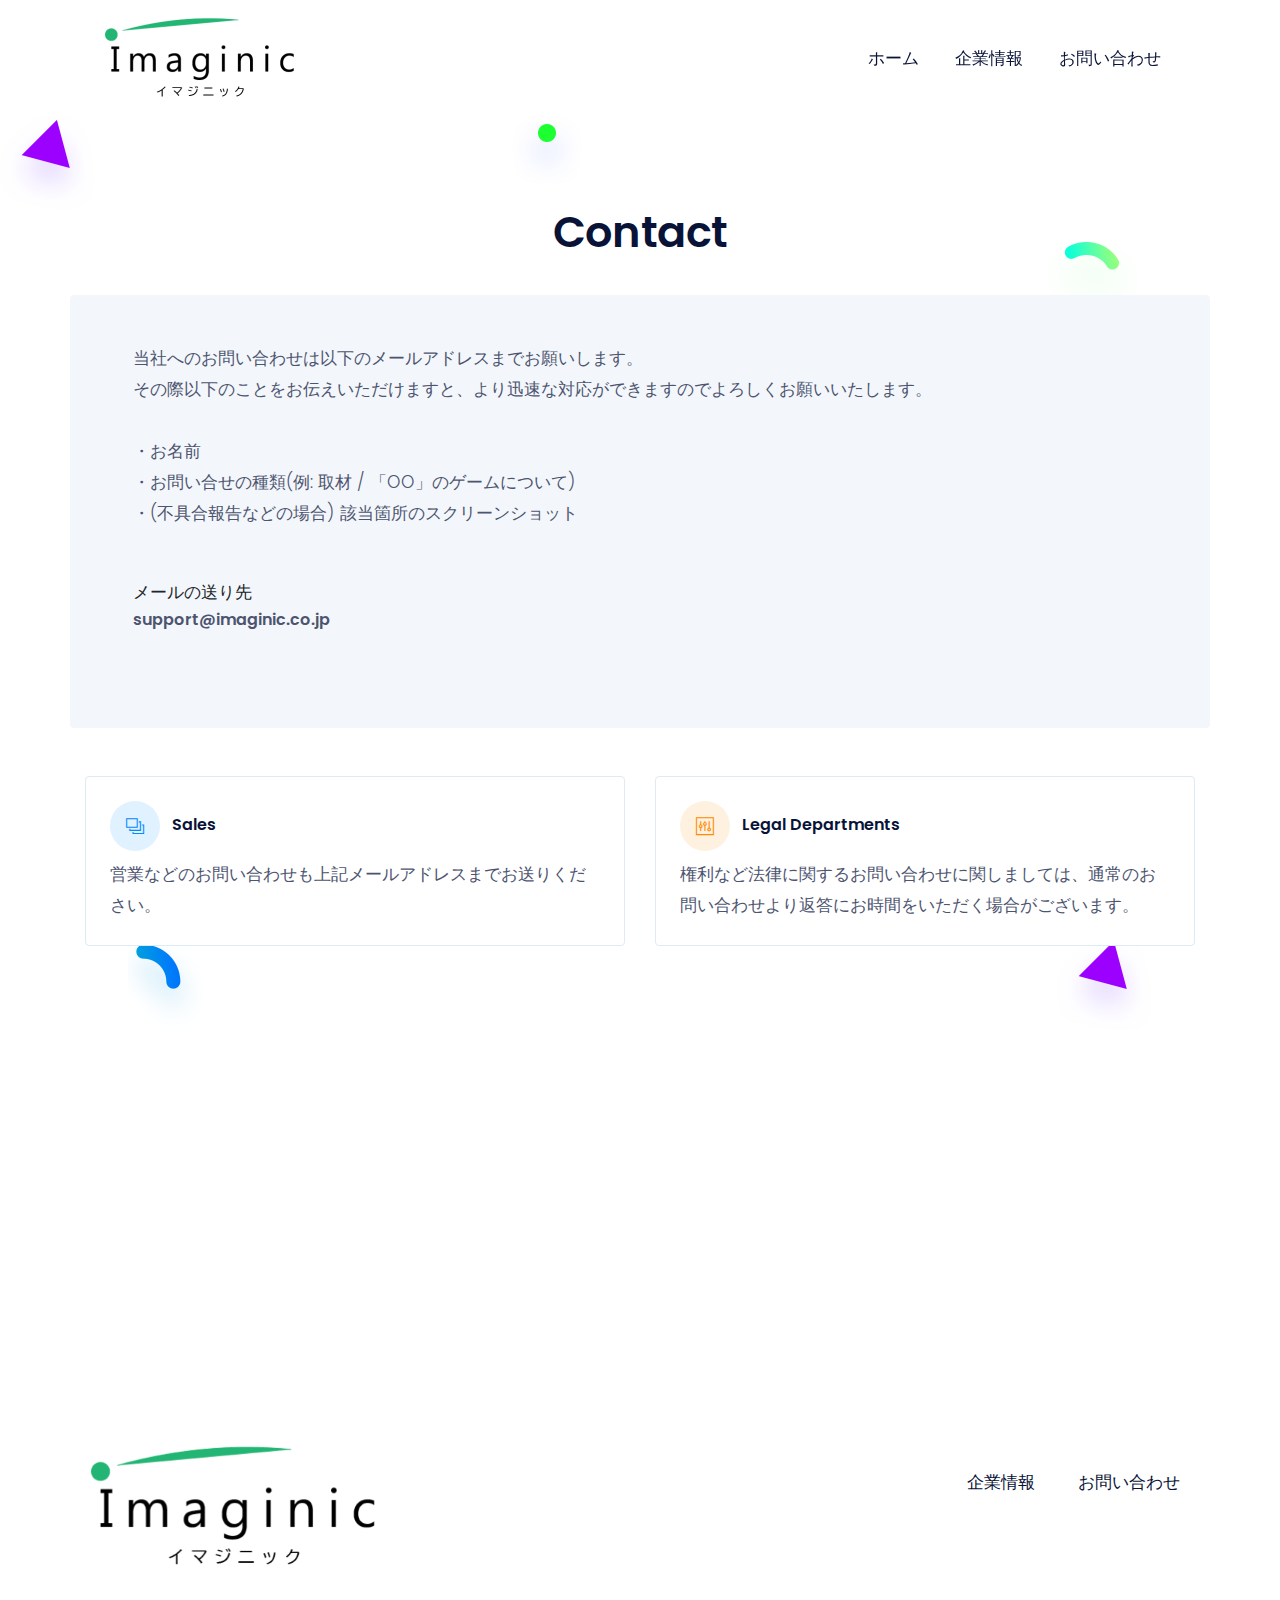
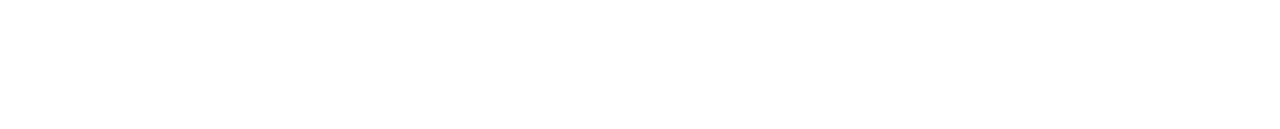
==== contact/index.html @ 47070a75 "text: 英語と日本語を統一" ====
<!DOCTYPE html>
<html lang="ja">

<head>
  <meta charset="utf-8">
  <title>お問い合わせ | 合同会社Imaginic</title>

  <!-- mobile responsive meta -->
  <meta name="viewport" content="width=device-width, initial-scale=1">
  <meta name="viewport" content="width=device-width, initial-scale=1, maximum-scale=1">
  
  <!-- ** Plugins Needed for the Project ** -->
  <!-- Bootstrap -->
  <link rel="stylesheet" href="../plugins/bootstrap/bootstrap.min.css">
  <!-- themefy-icon -->
  <link rel="stylesheet" href="../plugins/themify-icons/themify-icons.css">
  <!-- slick slider -->
  <link rel="stylesheet" href="../plugins/slick/slick.css">
  <!-- venobox popup -->
  <link rel="stylesheet" href="../plugins/Venobox/venobox.css">
  <!-- aos -->
  <link rel="stylesheet" href="../plugins/aos/aos.css">

  <!-- Main Stylesheet -->
  <link href="../css/style.css" rel="stylesheet">

  <link rel="stylesheet" href="https://pro.fontawesome.com/releases/v5.10.0/css/all.css" integrity="sha384-AYmEC3Yw5cVb3ZcuHtOA93w35dYTsvhLPVnYs9eStHfGJvOvKxVfELGroGkvsg+p" crossorigin="anonymous"/>
  
  <!--Favicon-->
  <link rel="shortcut icon" href="../favicon.ico" type="image/x-icon">
  <link rel="icon" href="../favicon.ico" type="image/x-icon">

</head>

<body>
  

<!-- navigation -->
<section class="fixed-top navigation">
  <div class="container text-white">
    <nav class="navbar navbar-expand-lg navbar-light text-white">
      <a class="navbar-brand" href="/"><img src="../images/logo.png" alt="logo" style="width:200px;"></a>
      <button class="navbar-toggler border-0" type="button" data-toggle="collapse" data-target="#navbar" aria-controls="navbar"
        aria-expanded="false" aria-label="Toggle navigation">
        <span class="navbar-toggler-icon"></span>
      </button>
      <!-- navbar -->
      <div class="collapse navbar-collapse text-center" id="navbar">
        <ul class="navbar-nav ml-auto">
          <li class="nav-item">
            <a class="nav-link" href="/">ホーム</a>
          </li>
          <li class="nav-item">
            <a class="nav-link" href="/corporate">企業情報</a>
          </li>
          <li class="nav-item">
            <a class="nav-link" href="/contact">お問い合わせ</a>
          </li>
        </ul>
      </div>
    </nav>
  </div>
</section>
<!-- contact -->
<section class="section-lg contact">
    <div class="container">
        <div class="row">
            <div class="col-lg-12 text-center">
                <h2 class="section-title">Contact</h2>
            </div>
        </div>
        <div class="row contact-bg p-5 rounded mb-5">
            <div class="col-lg-12">
                <p class="mb-5">当社へのお問い合わせは以下のメールアドレスまでお願いします。<br>その際以下のことをお伝えいただけますと、より迅速な対応ができますのでよろしくお願いいたします。<br><br>・お名前<br>・お問い合せの種類(例: 取材 / 「OO」のゲームについて)<br>・(不具合報告などの場合) 該当箇所のスクリーンショット</p>
                メールの送り先 <a href="mailto:support@imaginic.co.jp" class="mb-5 text-color h5 d-block">support@imaginic.co.jp</a>
            </div>
        </div>
        <div class="row justify-content-center">
            <div class="col-lg-6 col-sm-6 mb-4 mb-lg-0">
                <div class="card p-4 border-blue">
                    <h5><i class="ti-layers-alt round-icon blue mr-2"></i> Sales</h5>
                    <p class="mb-0">営業などのお問い合わせも上記メールアドレスまでお送りください。</p>
                </div>
            </div>
            <div class="col-lg-6 col-sm-6 mb-4 mb-lg-0">
                <div class="card p-4 border-blue">
                    <h5><i class="ti-panel round-icon orange mr-2"></i> Legal Departments</h5>
                    <p class="mb-0">権利など法律に関するお問い合わせに関しましては、通常のお問い合わせより返答にお時間をいただく場合がございます。</p>
                </div>
            </div>
        </div>
    </div>
    <!-- background shapes -->
    <img class="contact-bg-1 up-down-animation" src="../images/background-shape/feature-bg-2.png" alt="background-shape">
    <img class="contact-bg-2 left-right-animation" src="../images/background-shape/green-half-cycle.png" alt="background-shape">
    <img class="contact-bg-3 up-down-animation" src="../images/background-shape/green-dot.png" alt="background-shape">
    <img class="contact-bg-4 left-right-animation" src="../images/background-shape/service-half-cycle.png" alt="background-shape">
    <img class="contact-bg-5 up-down-animation" src="../images/background-shape/feature-bg-2.png" alt="background-shape">
</section>
<!-- /contact -->

<br><br><br>
<!-- footer -->
<footer class="footer-section footer">
  <div class="container">
    <div class="row">
      <div class="col-lg-4 text-center text-lg-left mb-4 mb-lg-0">
        <!-- logo -->
        <a href="/">
          <img class="img-fluid" src="../images/logo.png" alt="logo">
        </a>
      </div>
      <!-- footer menu -->
      <nav class="col-lg-8 align-self-center mb-5">
        <ul class="list-inline text-lg-right text-center footer-menu">
          <li class="list-inline-item"><a class="page-scroll" href="/corporate">企業情報</a></li>
          <li class="list-inline-item"><a href="/contact">お問い合わせ</a></li>
        </ul>
      </nav>
      <!-- footer social icon -->
      <nav class="col-12">
        <ul class="list-inline text-lg-right text-center social-icon">
          <li class="list-inline-item">
            <a class="black" href="https://github.com/imaginic"><i class="fab fa-github"></i></a>
          </li>
        </ul>
      </nav>
    </div>
</footer>
<!-- /footer -->
</div>
<!-- jQuery -->
<script src="../plugins/jQuery/jquery.min.js"></script>
<!-- Bootstrap JS -->
<script src="../plugins/bootstrap/bootstrap.min.js"></script>
<!-- slick slider -->
<script src="../plugins/slick/slick.min.js"></script>
<!-- venobox -->
<script src="../plugins/Venobox/venobox.min.js"></script>
<!-- aos -->
<script src="../plugins/aos/aos.js"></script>
<!-- Main Script -->
<script src="../js/script.js"></script>
</body>
</html>
---- plugins/themify-icons/themify-icons.css ----
@font-face {
  font-family: 'themify';
  src: url('fonts/themify.eot?-fvbane');
  src: url('fonts/themify.eot?#iefix-fvbane') format('embedded-opentype'),
  url('fonts/themify.woff?-fvbane') format('woff'),
  url('fonts/themify.ttf?-fvbane') format('truetype'),
  url('fonts/themify.svg?-fvbane#themify') format('svg');
  font-weight: normal;
  font-style: normal;
}

[class^="ti-"],
[class*=" ti-"] {
  font-family: 'themify';
  speak: none;
  font-style: normal;
  font-weight: normal;
  font-variant: normal;
  text-transform: none;
  line-height: 1;

  /* Better Font Rendering =========== */
  -webkit-font-smoothing: antialiased;
  -moz-osx-font-smoothing: grayscale;
}

.ti-wand:before {
  content: "\e600";
}

.ti-volume:before {
  content: "\e601";
}

.ti-user:before {
  content: "\e602";
}

.ti-unlock:before {
  content: "\e603";
}

.ti-unlink:before {
  content: "\e604";
}

.ti-trash:before {
  content: "\e605";
}

.ti-thought:before {
  content: "\e606";
}

.ti-target:before {
  content: "\e607";
}

.ti-tag:before {
  content: "\e608";
}

.ti-tablet:before {
  content: "\e609";
}

.ti-star:before {
  content: "\e60a";
}

.ti-spray:before {
  content: "\e60b";
}

.ti-signal:before {
  content: "\e60c";
}

.ti-shopping-cart:before {
  content: "\e60d";
}

.ti-shopping-cart-full:before {
  content: "\e60e";
}

.ti-settings:before {
  content: "\e60f";
}

.ti-search:before {
  content: "\e610";
}

.ti-zoom-in:before {
  content: "\e611";
}

.ti-zoom-out:before {
  content: "\e612";
}

.ti-cut:before {
  content: "\e613";
}

.ti-ruler:before {
  content: "\e614";
}

.ti-ruler-pencil:before {
  content: "\e615";
}

.ti-ruler-alt:before {
  content: "\e616";
}

.ti-bookmark:before {
  content: "\e617";
}

.ti-bookmark-alt:before {
  content: "\e618";
}

.ti-reload:before {
  content: "\e619";
}

.ti-plus:before {
  content: "\e61a";
}

.ti-pin:before {
  content: "\e61b";
}

.ti-pencil:before {
  content: "\e61c";
}

.ti-pencil-alt:before {
  content: "\e61d";
}

.ti-paint-roller:before {
  content: "\e61e";
}

.ti-paint-bucket:before {
  content: "\e61f";
}

.ti-na:before {
  content: "\e620";
}

.ti-mobile:before {
  content: "\e621";
}

.ti-minus:before {
  content: "\e622";
}

.ti-medall:before {
  content: "\e623";
}

.ti-medall-alt:before {
  content: "\e624";
}

.ti-marker:before {
  content: "\e625";
}

.ti-marker-alt:before {
  content: "\e626";
}

.ti-arrow-up:before {
  content: "\e627";
}

.ti-arrow-right:before {
  content: "\e628";
}

.ti-arrow-left:before {
  content: "\e629";
}

.ti-arrow-down:before {
  content: "\e62a";
}

.ti-lock:before {
  content: "\e62b";
}

.ti-location-arrow:before {
  content: "\e62c";
}

.ti-link:before {
  content: "\e62d";
}

.ti-layout:before {
  content: "\e62e";
}

.ti-layers:before {
  content: "\e62f";
}

.ti-layers-alt:before {
  content: "\e630";
}

.ti-key:before {
  content: "\e631";
}

.ti-import:before {
  content: "\e632";
}

.ti-image:before {
  content: "\e633";
}

.ti-heart:before {
  content: "\e634";
}

.ti-heart-broken:before {
  content: "\e635";
}

.ti-hand-stop:before {
  content: "\e636";
}

.ti-hand-open:before {
  content: "\e637";
}

.ti-hand-drag:before {
  content: "\e638";
}

.ti-folder:before {
  content: "\e639";
}

.ti-flag:before {
  content: "\e63a";
}

.ti-flag-alt:before {
  content: "\e63b";
}

.ti-flag-alt-2:before {
  content: "\e63c";
}

.ti-eye:before {
  content: "\e63d";
}

.ti-export:before {
  content: "\e63e";
}

.ti-exchange-vertical:before {
  content: "\e63f";
}

.ti-desktop:before {
  content: "\e640";
}

.ti-cup:before {
  content: "\e641";
}

.ti-crown:before {
  content: "\e642";
}

.ti-comments:before {
  content: "\e643";
}

.ti-comment:before {
  content: "\e644";
}

.ti-comment-alt:before {
  content: "\e645";
}

.ti-close:before {
  content: "\e646";
}

.ti-clip:before {
  content: "\e647";
}

.ti-angle-up:before {
  content: "\e648";
}

.ti-angle-right:before {
  content: "\e649";
}

.ti-angle-left:before {
  content: "\e64a";
}

.ti-angle-down:before {
  content: "\e64b";
}

.ti-check:before {
  content: "\e64c";
}

.ti-check-box:before {
  content: "\e64d";
}

.ti-camera:before {
  content: "\e64e";
}

.ti-announcement:before {
  content: "\e64f";
}

.ti-brush:before {
  content: "\e650";
}

.ti-briefcase:before {
  content: "\e651";
}

.ti-bolt:before {
  content: "\e652";
}

.ti-bolt-alt:before {
  content: "\e653";
}

.ti-blackboard:before {
  content: "\e654";
}

.ti-bag:before {
  content: "\e655";
}

.ti-move:before {
  content: "\e656";
}

.ti-arrows-vertical:before {
  content: "\e657";
}

.ti-arrows-horizontal:before {
  content: "\e658";
}

.ti-fullscreen:before {
  content: "\e659";
}

.ti-arrow-top-right:before {
  content: "\e65a";
}

.ti-arrow-top-left:before {
  content: "\e65b";
}

.ti-arrow-circle-up:before {
  content: "\e65c";
}

.ti-arrow-circle-right:before {
  content: "\e65d";
}

.ti-arrow-circle-left:before {
  content: "\e65e";
}

.ti-arrow-circle-down:before {
  content: "\e65f";
}

.ti-angle-double-up:before {
  content: "\e660";
}

.ti-angle-double-right:before {
  content: "\e661";
}

.ti-angle-double-left:before {
  content: "\e662";
}

.ti-angle-double-down:before {
  content: "\e663";
}

.ti-zip:before {
  content: "\e664";
}

.ti-world:before {
  content: "\e665";
}

.ti-wheelchair:before {
  content: "\e666";
}

.ti-view-list:before {
  content: "\e667";
}

.ti-view-list-alt:before {
  content: "\e668";
}

.ti-view-grid:before {
  content: "\e669";
}

.ti-uppercase:before {
  content: "\e66a";
}

.ti-upload:before {
  content: "\e66b";
}

.ti-underline:before {
  content: "\e66c";
}

.ti-truck:before {
  content: "\e66d";
}

.ti-timer:before {
  content: "\e66e";
}

.ti-ticket:before {
  content: "\e66f";
}

.ti-thumb-up:before {
  content: "\e670";
}

.ti-thumb-down:before {
  content: "\e671";
}

.ti-text:before {
  content: "\e672";
}

.ti-stats-up:before {
  content: "\e673";
}

.ti-stats-down:before {
  content: "\e674";
}

.ti-split-v:before {
  content: "\e675";
}

.ti-split-h:before {
  content: "\e676";
}

.ti-smallcap:before {
  content: "\e677";
}

.ti-shine:before {
  content: "\e678";
}

.ti-shift-right:before {
  content: "\e679";
}

.ti-shift-left:before {
  content: "\e67a";
}

.ti-shield:before {
  content: "\e67b";
}

.ti-notepad:before {
  content: "\e67c";
}

.ti-server:before {
  content: "\e67d";
}

.ti-quote-right:before {
  content: "\e67e";
}

.ti-quote-left:before {
  content: "\e67f";
}

.ti-pulse:before {
  content: "\e680";
}

.ti-printer:before {
  content: "\e681";
}

.ti-power-off:before {
  content: "\e682";
}

.ti-plug:before {
  content: "\e683";
}

.ti-pie-chart:before {
  content: "\e684";
}

.ti-paragraph:before {
  content: "\e685";
}

.ti-panel:before {
  content: "\e686";
}

.ti-package:before {
  content: "\e687";
}

.ti-music:before {
  content: "\e688";
}

.ti-music-alt:before {
  content: "\e689";
}

.ti-mouse:before {
  content: "\e68a";
}

.ti-mouse-alt:before {
  content: "\e68b";
}

.ti-money:before {
  content: "\e68c";
}

.ti-microphone:before {
  content: "\e68d";
}

.ti-menu:before {
  content: "\e68e";
}

.ti-menu-alt:before {
  content: "\e68f";
}

.ti-map:before {
  content: "\e690";
}

.ti-map-alt:before {
  content: "\e691";
}

.ti-loop:before {
  content: "\e692";
}

.ti-location-pin:before {
  content: "\e693";
}

.ti-list:before {
  content: "\e694";
}

.ti-light-bulb:before {
  content: "\e695";
}

.ti-Italic:before {
  content: "\e696";
}

.ti-info:before {
  content: "\e697";
}

.ti-infinite:before {
  content: "\e698";
}

.ti-id-badge:before {
  content: "\e699";
}

.ti-hummer:before {
  content: "\e69a";
}

.ti-home:before {
  content: "\e69b";
}

.ti-help:before {
  content: "\e69c";
}

.ti-headphone:before {
  content: "\e69d";
}

.ti-harddrives:before {
  content: "\e69e";
}

.ti-harddrive:before {
  content: "\e69f";
}

.ti-gift:before {
  content: "\e6a0";
}

.ti-game:before {
  content: "\e6a1";
}

.ti-filter:before {
  content: "\e6a2";
}

.ti-files:before {
  content: "\e6a3";
}

.ti-file:before {
  content: "\e6a4";
}

.ti-eraser:before {
  content: "\e6a5";
}

.ti-envelope:before {
  content: "\e6a6";
}

.ti-download:before {
  content: "\e6a7";
}

.ti-direction:before {
  content: "\e6a8";
}

.ti-direction-alt:before {
  content: "\e6a9";
}

.ti-dashboard:before {
  content: "\e6aa";
}

.ti-control-stop:before {
  content: "\e6ab";
}

.ti-control-shuffle:before {
  content: "\e6ac";
}

.ti-control-play:before {
  content: "\e6ad";
}

.ti-control-pause:before {
  content: "\e6ae";
}

.ti-control-forward:before {
  content: "\e6af";
}

.ti-control-backward:before {
  content: "\e6b0";
}

.ti-cloud:before {
  content: "\e6b1";
}

.ti-cloud-up:before {
  content: "\e6b2";
}

.ti-cloud-down:before {
  content: "\e6b3";
}

.ti-clipboard:before {
  content: "\e6b4";
}

.ti-car:before {
  content: "\e6b5";
}

.ti-calendar:before {
  content: "\e6b6";
}

.ti-book:before {
  content: "\e6b7";
}

.ti-bell:before {
  content: "\e6b8";
}

.ti-basketball:before {
  content: "\e6b9";
}

.ti-bar-chart:before {
  content: "\e6ba";
}

.ti-bar-chart-alt:before {
  content: "\e6bb";
}

.ti-back-right:before {
  content: "\e6bc";
}

.ti-back-left:before {
  content: "\e6bd";
}

.ti-arrows-corner:before {
  content: "\e6be";
}

.ti-archive:before {
  content: "\e6bf";
}

.ti-anchor:before {
  content: "\e6c0";
}

.ti-align-right:before {
  content: "\e6c1";
}

.ti-align-left:before {
  content: "\e6c2";
}

.ti-align-justify:before {
  content: "\e6c3";
}

.ti-align-center:before {
  content: "\e6c4";
}

.ti-alert:before {
  content: "\e6c5";
}

.ti-alarm-clock:before {
  content: "\e6c6";
}

.ti-agenda:before {
  content: "\e6c7";
}

.ti-write:before {
  content: "\e6c8";
}

.ti-window:before {
  content: "\e6c9";
}

.ti-widgetized:before {
  content: "\e6ca";
}

.ti-widget:before {
  content: "\e6cb";
}

.ti-widget-alt:before {
  content: "\e6cc";
}

.ti-wallet:before {
  content: "\e6cd";
}

.ti-video-clapper:before {
  content: "\e6ce";
}

.ti-video-camera:before {
  content: "\e6cf";
}

.ti-vector:before {
  content: "\e6d0";
}

.ti-themify-logo:before {
  content: "\e6d1";
}

.ti-themify-favicon:before {
  content: "\e6d2";
}

.ti-themify-favicon-alt:before {
  content: "\e6d3";
}

.ti-support:before {
  content: "\e6d4";
}

.ti-stamp:before {
  content: "\e6d5";
}

.ti-split-v-alt:before {
  content: "\e6d6";
}

.ti-slice:before {
  content: "\e6d7";
}

.ti-shortcode:before {
  content: "\e6d8";
}

.ti-shift-right-alt:before {
  content: "\e6d9";
}

.ti-shift-left-alt:before {
  content: "\e6da";
}

.ti-ruler-alt-2:before {
  content: "\e6db";
}

.ti-receipt:before {
  content: "\e6dc";
}

.ti-pin2:before {
  content: "\e6dd";
}

.ti-pin-alt:before {
  content: "\e6de";
}

.ti-pencil-alt2:before {
  content: "\e6df";
}

.ti-palette:before {
  content: "\e6e0";
}

.ti-more:before {
  content: "\e6e1";
}

.ti-more-alt:before {
  content: "\e6e2";
}

.ti-microphone-alt:before {
  content: "\e6e3";
}

.ti-magnet:before {
  content: "\e6e4";
}

.ti-line-double:before {
  content: "\e6e5";
}

.ti-line-dotted:before {
  content: "\e6e6";
}

.ti-line-dashed:before {
  content: "\e6e7";
}

.ti-layout-width-full:before {
  content: "\e6e8";
}

.ti-layout-width-default:before {
  content: "\e6e9";
}

.ti-layout-width-default-alt:before {
  content: "\e6ea";
}

.ti-layout-tab:before {
  content: "\e6eb";
}

.ti-layout-tab-window:before {
  content: "\e6ec";
}

.ti-layout-tab-v:before {
  content: "\e6ed";
}

.ti-layout-tab-min:before {
  content: "\e6ee";
}

.ti-layout-slider:before {
  content: "\e6ef";
}

.ti-layout-slider-alt:before {
  content: "\e6f0";
}

.ti-layout-sidebar-right:before {
  content: "\e6f1";
}

.ti-layout-sidebar-none:before {
  content: "\e6f2";
}

.ti-layout-sidebar-left:before {
  content: "\e6f3";
}

.ti-layout-placeholder:before {
  content: "\e6f4";
}

.ti-layout-menu:before {
  content: "\e6f5";
}

.ti-layout-menu-v:before {
  content: "\e6f6";
}

.ti-layout-menu-separated:before {
  content: "\e6f7";
}

.ti-layout-menu-full:before {
  content: "\e6f8";
}

.ti-layout-media-right-alt:before {
  content: "\e6f9";
}

.ti-layout-media-right:before {
  content: "\e6fa";
}

.ti-layout-media-overlay:before {
  content: "\e6fb";
}

.ti-layout-media-overlay-alt:before {
  content: "\e6fc";
}

.ti-layout-media-overlay-alt-2:before {
  content: "\e6fd";
}

.ti-layout-media-left-alt:before {
  content: "\e6fe";
}

.ti-layout-media-left:before {
  content: "\e6ff";
}

.ti-layout-media-center-alt:before {
  content: "\e700";
}

.ti-layout-media-center:before {
  content: "\e701";
}

.ti-layout-list-thumb:before {
  content: "\e702";
}

.ti-layout-list-thumb-alt:before {
  content: "\e703";
}

.ti-layout-list-post:before {
  content: "\e704";
}

.ti-layout-list-large-image:before {
  content: "\e705";
}

.ti-layout-line-solid:before {
  content: "\e706";
}

.ti-layout-grid4:before {
  content: "\e707";
}

.ti-layout-grid3:before {
  content: "\e708";
}

.ti-layout-grid2:before {
  content: "\e709";
}

.ti-layout-grid2-thumb:before {
  content: "\e70a";
}

.ti-layout-cta-right:before {
  content: "\e70b";
}

.ti-layout-cta-left:before {
  content: "\e70c";
}

.ti-layout-cta-center:before {
  content: "\e70d";
}

.ti-layout-cta-btn-right:before {
  content: "\e70e";
}

.ti-layout-cta-btn-left:before {
  content: "\e70f";
}

.ti-layout-column4:before {
  content: "\e710";
}

.ti-layout-column3:before {
  content: "\e711";
}

.ti-layout-column2:before {
  content: "\e712";
}

.ti-layout-accordion-separated:before {
  content: "\e713";
}

.ti-layout-accordion-merged:before {
  content: "\e714";
}

.ti-layout-accordion-list:before {
  content: "\e715";
}

.ti-ink-pen:before {
  content: "\e716";
}

.ti-info-alt:before {
  content: "\e717";
}

.ti-help-alt:before {
  content: "\e718";
}

.ti-headphone-alt:before {
  content: "\e719";
}

.ti-hand-point-up:before {
  content: "\e71a";
}

.ti-hand-point-right:before {
  content: "\e71b";
}

.ti-hand-point-left:before {
  content: "\e71c";
}

.ti-hand-point-down:before {
  content: "\e71d";
}

.ti-gallery:before {
  content: "\e71e";
}

.ti-face-smile:before {
  content: "\e71f";
}

.ti-face-sad:before {
  content: "\e720";
}

.ti-credit-card:before {
  content: "\e721";
}

.ti-control-skip-forward:before {
  content: "\e722";
}

.ti-control-skip-backward:before {
  content: "\e723";
}

.ti-control-record:before {
  content: "\e724";
}

.ti-control-eject:before {
  content: "\e725";
}

.ti-comments-smiley:before {
  content: "\e726";
}

.ti-brush-alt:before {
  content: "\e727";
}

.ti-youtube:before {
  content: "\e728";
}

.ti-vimeo:before {
  content: "\e729";
}

.ti-twitter:before {
  content: "\e72a";
}

.ti-time:before {
  content: "\e72b";
}

.ti-tumblr:before {
  content: "\e72c";
}

.ti-skype:before {
  content: "\e72d";
}

.ti-share:before {
  content: "\e72e";
}

.ti-share-alt:before {
  content: "\e72f";
}

.ti-rocket:before {
  content: "\e730";
}

.ti-pinterest:before {
  content: "\e731";
}

.ti-new-window:before {
  content: "\e732";
}

.ti-microsoft:before {
  content: "\e733";
}

.ti-list-ol:before {
  content: "\e734";
}

.ti-linkedin:before {
  content: "\e735";
}

.ti-layout-sidebar-2:before {
  content: "\e736";
}

.ti-layout-grid4-alt:before {
  content: "\e737";
}

.ti-layout-grid3-alt:before {
  content: "\e738";
}

.ti-layout-grid2-alt:before {
  content: "\e739";
}

.ti-layout-column4-alt:before {
  content: "\e73a";
}

.ti-layout-column3-alt:before {
  content: "\e73b";
}

.ti-layout-column2-alt:before {
  content: "\e73c";
}

.ti-instagram:before {
  content: "\e73d";
}

.ti-google:before {
  content: "\e73e";
}

.ti-github:before {
  content: "\e73f";
}

.ti-flickr:before {
  content: "\e740";
}

.ti-facebook:before {
  content: "\e741";
}

.ti-dropbox:before {
  content: "\e742";
}

.ti-dribbble:before {
  content: "\e743";
}

.ti-apple:before {
  content: "\e744";
}

.ti-android:before {
  content: "\e745";
}

.ti-save:before {
  content: "\e746";
}

.ti-save-alt:before {
  content: "\e747";
}

.ti-yahoo:before {
  content: "\e748";
}

.ti-wordpress:before {
  content: "\e749";
}

.ti-vimeo-alt:before {
  content: "\e74a";
}

.ti-twitter-alt:before {
  content: "\e74b";
}

.ti-tumblr-alt:before {
  content: "\e74c";
}

.ti-trello:before {
  content: "\e74d";
}

.ti-stack-overflow:before {
  content: "\e74e";
}

.ti-soundcloud:before {
  content: "\e74f";
}

.ti-sharethis:before {
  content: "\e750";
}

.ti-sharethis-alt:before {
  content: "\e751";
}

.ti-reddit:before {
  content: "\e752";
}

.ti-pinterest-alt:before {
  content: "\e753";
}

.ti-microsoft-alt:before {
  content: "\e754";
}

.ti-linux:before {
  content: "\e755";
}

.ti-jsfiddle:before {
  content: "\e756";
}

.ti-joomla:before {
  content: "\e757";
}

.ti-html5:before {
  content: "\e758";
}

.ti-flickr-alt:before {
  content: "\e759";
}

.ti-email:before {
  content: "\e75a";
}

.ti-drupal:before {
  content: "\e75b";
}

.ti-dropbox-alt:before {
  content: "\e75c";
}

.ti-css3:before {
  content: "\e75d";
}

.ti-rss:before {
  content: "\e75e";
}

.ti-rss-alt:before {
  content: "\e75f";
}
---- plugins/Venobox/venobox.css ----
/* ------ venobox.css --------*/
.vbox-overlay *, .vbox-overlay *:before, .vbox-overlay *:after{
    -webkit-backface-visibility: hidden;
    -webkit-box-sizing:border-box;
    -moz-box-sizing:border-box;
    box-sizing:border-box;

}
.vbox-overlay{
    display: -webkit-flex;
    display: flex;
    -webkit-flex-direction: column;
    flex-direction: column;
    -webkit-justify-content: center;
    justify-content: center;
    -webkit-align-items: center;
    align-items: center;
    position: fixed;
    left: 0;
    top: 0;
    bottom: 0;
    right: 0;
    z-index: 1040;
    -webkit-transform:translateZ(1000px);
    transform: translateZ(1000px);
    transform-style: preserve-3d;
}

/* ----- navigation ----- */
.vbox-title{
    width: 100%;
    height: 40px;
    float: left;
    text-align: center;
    line-height: 28px;
    font-size: 12px;
    padding: 6px 40px;
    overflow: hidden;
    position: fixed;
    display: none;
    left: 0;
    z-index: 1050;
}
.vbox-close{
    cursor: pointer;
    position: fixed;
    top: -1px;
    right: 0;
    width: 50px;
    height: 40px;
    padding: 6px;
    display: block;
    background-position:10px center;
    overflow: hidden;
    font-size: 24px;
    line-height: 1;
    text-align: center;
    z-index: 1050;
}
.vbox-num{
    cursor: pointer;
    position: fixed;
    left: 0;
    height: 40px;
    display: block;
    overflow: hidden;
    line-height: 28px;
    font-size: 12px;
    padding: 6px 10px;
    display: none;
    z-index: 1050;
}
/* ----- navigation ARROWS ----- */
.vbox-next, .vbox-prev{
    position: fixed;
    top: 50%;
    margin-top: -15px;
    overflow: hidden;
    cursor: pointer;
    display: block;
    width: 45px;
    height: 45px;
    z-index: 1050;
}
.vbox-next span, .vbox-prev span{
    position: relative;
    width: 20px;
    height: 20px;
    border: 2px solid transparent;
    border-top-color: #B6B6B6;
    border-right-color: #B6B6B6;
    text-indent: -100px;
    position: absolute;
    top: 8px;
    display: block;
}
.vbox-prev{
    left: 15px;
}
.vbox-next{
    right: 15px;
}
.vbox-prev span{
    left: 10px;
    -ms-transform: rotate(-135deg);
    -webkit-transform: rotate(-135deg);
    transform: rotate(-135deg);
}
.vbox-next span{
    -ms-transform: rotate(45deg);
    -webkit-transform: rotate(45deg);
    transform: rotate(45deg);
    right: 10px;
}
/* ------- inline window ------ */
.vbox-inline{
    width: 420px;
    height: 315px;
    height: 70vh;
    padding: 10px;
    background: #fff;
    margin: 0 auto;
    overflow: auto;
    text-align: left;
}
/* ------- Video & iFrames window ------ */
.venoframe{
    max-width: 100%;
    width: 100%;
    border: none;
    width: 100%;
    height: 260px;
    height: 70vh;
}
.venoframe.vbvid{
    height: 260px;
}
@media (min-width: 768px) {
    .venoframe, .vbox-inline{
        width: 90%;
        height: 360px;
        height: 70vh;
    }
    .venoframe.vbvid{
        width: 640px;
        height: 360px;
    }
}
@media (min-width: 992px) {
    .venoframe, .vbox-inline{
        max-width: 1200px;
        width: 80%;
        height: 540px;
        height: 70vh;
    }
    .venoframe.vbvid{
        width: 960px;
        height: 540px;
    }
}
/* 
Please do NOT edit this part! 
or at least read this note: http://i.imgur.com/7C0ws9e.gif
*/
.vbox-open{
    overflow: hidden;
}
.vbox-container{
    position: absolute;
    left: 0;
    right: 0;
    top: 0;
    bottom: 0;
    overflow-x: hidden;
    overflow-y: scroll;
    overflow-scrolling: touch;
    -webkit-overflow-scrolling: touch;
    z-index: 20;
    max-height: 100%;

}

.vbox-content{
    text-align: center;
    float: left;
    width: 100%;
    position: relative;
    overflow: hidden;
    padding: 20px 10px;
}
.vbox-container img{
    max-width: 100%;
    height: auto;
}
.figlio{
    box-shadow: 0 0 12px rgba(0,0,0,0.19), 0 6px 6px rgba(0,0,0,0.23);
    max-width: 100%;
    text-align: initial;
}
img.figlio{
    -webkit-user-select: none;
-khtml-user-select: none;
-moz-user-select: none;
-o-user-select: none;
user-select: none;
}
.vbox-content.swipe-left{
    margin-left: -200px !important;
}
.vbox-content.swipe-right{
    margin-left: 200px !important;
}
.animated{
    webkit-transition: margin 300ms ease-out;
    transition: margin 300ms ease-out;
}
.animate-in{
    opacity: 1;
}
.animate-out{
    opacity: 0;
}
/* ---------- preloader ----------
 * SPINKIT 
 * http://tobiasahlin.com/spinkit/
-------------------------------- */
.sk-double-bounce,.sk-rotating-plane{width:40px;height:40px;margin:40px auto}.sk-rotating-plane{background-color:#333;-webkit-animation:sk-rotatePlane 1.2s infinite ease-in-out;animation:sk-rotatePlane 1.2s infinite ease-in-out}@-webkit-keyframes sk-rotatePlane{0%{-webkit-transform:perspective(120px) rotateX(0) rotateY(0);transform:perspective(120px) rotateX(0) rotateY(0)}50%{-webkit-transform:perspective(120px) rotateX(-180.1deg) rotateY(0);transform:perspective(120px) rotateX(-180.1deg) rotateY(0)}100%{-webkit-transform:perspective(120px) rotateX(-180deg) rotateY(-179.9deg);transform:perspective(120px) rotateX(-180deg) rotateY(-179.9deg)}}@keyframes sk-rotatePlane{0%{-webkit-transform:perspective(120px) rotateX(0) rotateY(0);transform:perspective(120px) rotateX(0) rotateY(0)}50%{-webkit-transform:perspective(120px) rotateX(-180.1deg) rotateY(0);transform:perspective(120px) rotateX(-180.1deg) rotateY(0)}100%{-webkit-transform:perspective(120px) rotateX(-180deg) rotateY(-179.9deg);transform:perspective(120px) rotateX(-180deg) rotateY(-179.9deg)}}.sk-double-bounce{position:relative}.sk-double-bounce .sk-child{width:100%;height:100%;border-radius:50%;background-color:#333;opacity:.6;position:absolute;top:0;left:0;-webkit-animation:sk-doubleBounce 2s infinite ease-in-out;animation:sk-doubleBounce 2s infinite ease-in-out}.sk-chasing-dots .sk-child,.sk-spinner-pulse,.sk-three-bounce .sk-child{background-color:#333;border-radius:100%}.sk-double-bounce .sk-double-bounce2{-webkit-animation-delay:-1s;animation-delay:-1s}@-webkit-keyframes sk-doubleBounce{0%,100%{-webkit-transform:scale(0);transform:scale(0)}50%{-webkit-transform:scale(1);transform:scale(1)}}@keyframes sk-doubleBounce{0%,100%{-webkit-transform:scale(0);transform:scale(0)}50%{-webkit-transform:scale(1);transform:scale(1)}}.sk-wave{margin:40px auto;width:50px;height:40px;text-align:center;font-size:10px}.sk-wave .sk-rect{background-color:#333;height:100%;width:6px;display:inline-block;-webkit-animation:sk-waveStretchDelay 1.2s infinite ease-in-out;animation:sk-waveStretchDelay 1.2s infinite ease-in-out}.sk-wave .sk-rect1{-webkit-animation-delay:-1.2s;animation-delay:-1.2s}.sk-wave .sk-rect2{-webkit-animation-delay:-1.1s;animation-delay:-1.1s}.sk-wave .sk-rect3{-webkit-animation-delay:-1s;animation-delay:-1s}.sk-wave .sk-rect4{-webkit-animation-delay:-.9s;animation-delay:-.9s}.sk-wave .sk-rect5{-webkit-animation-delay:-.8s;animation-delay:-.8s}@-webkit-keyframes sk-waveStretchDelay{0%,100%,40%{-webkit-transform:scaleY(.4);transform:scaleY(.4)}20%{-webkit-transform:scaleY(1);transform:scaleY(1)}}@keyframes sk-waveStretchDelay{0%,100%,40%{-webkit-transform:scaleY(.4);transform:scaleY(.4)}20%{-webkit-transform:scaleY(1);transform:scaleY(1)}}.sk-wandering-cubes{margin:40px auto;width:40px;height:40px;position:relative}.sk-wandering-cubes .sk-cube{background-color:#333;width:10px;height:10px;position:absolute;top:0;left:0;-webkit-animation:sk-wanderingCube 1.8s ease-in-out -1.8s infinite both;animation:sk-wanderingCube 1.8s ease-in-out -1.8s infinite both}.sk-chasing-dots,.sk-spinner-pulse{width:40px;height:40px;margin:40px auto}.sk-wandering-cubes .sk-cube2{-webkit-animation-delay:-.9s;animation-delay:-.9s}@-webkit-keyframes sk-wanderingCube{0%{-webkit-transform:rotate(0);transform:rotate(0)}25%{-webkit-transform:translateX(30px) rotate(-90deg) scale(.5);transform:translateX(30px) rotate(-90deg) scale(.5)}50%{-webkit-transform:translateX(30px) translateY(30px) rotate(-179deg);transform:translateX(30px) translateY(30px) rotate(-179deg)}50.1%{-webkit-transform:translateX(30px) translateY(30px) rotate(-180deg);transform:translateX(30px) translateY(30px) rotate(-180deg)}75%{-webkit-transform:translateX(0) translateY(30px) rotate(-270deg) scale(.5);transform:translateX(0) translateY(30px) rotate(-270deg) scale(.5)}100%{-webkit-transform:rotate(-360deg);transform:rotate(-360deg)}}@keyframes sk-wanderingCube{0%{-webkit-transform:rotate(0);transform:rotate(0)}25%{-webkit-transform:translateX(30px) rotate(-90deg) scale(.5);transform:translateX(30px) rotate(-90deg) scale(.5)}50%{-webkit-transform:translateX(30px) translateY(30px) rotate(-179deg);transform:translateX(30px) translateY(30px) rotate(-179deg)}50.1%{-webkit-transform:translateX(30px) translateY(30px) rotate(-180deg);transform:translateX(30px) translateY(30px) rotate(-180deg)}75%{-webkit-transform:translateX(0) translateY(30px) rotate(-270deg) scale(.5);transform:translateX(0) translateY(30px) rotate(-270deg) scale(.5)}100%{-webkit-transform:rotate(-360deg);transform:rotate(-360deg)}}.sk-spinner-pulse{-webkit-animation:sk-pulseScaleOut 1s infinite ease-in-out;animation:sk-pulseScaleOut 1s infinite ease-in-out}@-webkit-keyframes sk-pulseScaleOut{0%{-webkit-transform:scale(0);transform:scale(0)}100%{-webkit-transform:scale(1);transform:scale(1);opacity:0}}@keyframes sk-pulseScaleOut{0%{-webkit-transform:scale(0);transform:scale(0)}100%{-webkit-transform:scale(1);transform:scale(1);opacity:0}}.sk-chasing-dots{position:relative;text-align:center;-webkit-animation:sk-chasingDotsRotate 2s infinite linear;animation:sk-chasingDotsRotate 2s infinite linear}.sk-chasing-dots .sk-child{width:60%;height:60%;display:inline-block;position:absolute;top:0;-webkit-animation:sk-chasingDotsBounce 2s infinite ease-in-out;animation:sk-chasingDotsBounce 2s infinite ease-in-out}.sk-chasing-dots .sk-dot2{top:auto;bottom:0;-webkit-animation-delay:-1s;animation-delay:-1s}@-webkit-keyframes sk-chasingDotsRotate{100%{-webkit-transform:rotate(360deg);transform:rotate(360deg)}}@keyframes sk-chasingDotsRotate{100%{-webkit-transform:rotate(360deg);transform:rotate(360deg)}}@-webkit-keyframes sk-chasingDotsBounce{0%,100%{-webkit-transform:scale(0);transform:scale(0)}50%{-webkit-transform:scale(1);transform:scale(1)}}@keyframes sk-chasingDotsBounce{0%,100%{-webkit-transform:scale(0);transform:scale(0)}50%{-webkit-transform:scale(1);transform:scale(1)}}.sk-three-bounce{margin:40px auto;width:80px;text-align:center}.sk-three-bounce .sk-child{width:20px;height:20px;display:inline-block;-webkit-animation:sk-three-bounce 1.4s ease-in-out 0s infinite both;animation:sk-three-bounce 1.4s ease-in-out 0s infinite both}.sk-circle .sk-child:before,.sk-fading-circle .sk-circle:before{display:block;border-radius:100%;content:'';background-color:#333}.sk-three-bounce .sk-bounce1{-webkit-animation-delay:-.32s;animation-delay:-.32s}.sk-three-bounce .sk-bounce2{-webkit-animation-delay:-.16s;animation-delay:-.16s}@-webkit-keyframes sk-three-bounce{0%,100%,80%{-webkit-transform:scale(0);transform:scale(0)}40%{-webkit-transform:scale(1);transform:scale(1)}}@keyframes sk-three-bounce{0%,100%,80%{-webkit-transform:scale(0);transform:scale(0)}40%{-webkit-transform:scale(1);transform:scale(1)}}.sk-circle{margin:40px auto;width:40px;height:40px;position:relative}.sk-circle .sk-child{width:100%;height:100%;position:absolute;left:0;top:0}.sk-circle .sk-child:before{margin:0 auto;width:15%;height:15%;-webkit-animation:sk-circleBounceDelay 1.2s infinite ease-in-out both;animation:sk-circleBounceDelay 1.2s infinite ease-in-out both}.sk-circle .sk-circle2{-webkit-transform:rotate(30deg);-ms-transform:rotate(30deg);transform:rotate(30deg)}.sk-circle .sk-circle3{-webkit-transform:rotate(60deg);-ms-transform:rotate(60deg);transform:rotate(60deg)}.sk-circle .sk-circle4{-webkit-transform:rotate(90deg);-ms-transform:rotate(90deg);transform:rotate(90deg)}.sk-circle .sk-circle5{-webkit-transform:rotate(120deg);-ms-transform:rotate(120deg);transform:rotate(120deg)}.sk-circle .sk-circle6{-webkit-transform:rotate(150deg);-ms-transform:rotate(150deg);transform:rotate(150deg)}.sk-circle .sk-circle7{-webkit-transform:rotate(180deg);-ms-transform:rotate(180deg);transform:rotate(180deg)}.sk-circle .sk-circle8{-webkit-transform:rotate(210deg);-ms-transform:rotate(210deg);transform:rotate(210deg)}.sk-circle .sk-circle9{-webkit-transform:rotate(240deg);-ms-transform:rotate(240deg);transform:rotate(240deg)}.sk-circle .sk-circle10{-webkit-transform:rotate(270deg);-ms-transform:rotate(270deg);transform:rotate(270deg)}.sk-circle .sk-circle11{-webkit-transform:rotate(300deg);-ms-transform:rotate(300deg);transform:rotate(300deg)}.sk-circle .sk-circle12{-webkit-transform:rotate(330deg);-ms-transform:rotate(330deg);transform:rotate(330deg)}.sk-circle .sk-circle2:before{-webkit-animation-delay:-1.1s;animation-delay:-1.1s}.sk-circle .sk-circle3:before{-webkit-animation-delay:-1s;animation-delay:-1s}.sk-circle .sk-circle4:before{-webkit-animation-delay:-.9s;animation-delay:-.9s}.sk-circle .sk-circle5:before{-webkit-animation-delay:-.8s;animation-delay:-.8s}.sk-circle .sk-circle6:before{-webkit-animation-delay:-.7s;animation-delay:-.7s}.sk-circle .sk-circle7:before{-webkit-animation-delay:-.6s;animation-delay:-.6s}.sk-circle .sk-circle8:before{-webkit-animation-delay:-.5s;animation-delay:-.5s}.sk-circle .sk-circle9:before{-webkit-animation-delay:-.4s;animation-delay:-.4s}.sk-circle .sk-circle10:before{-webkit-animation-delay:-.3s;animation-delay:-.3s}.sk-circle .sk-circle11:before{-webkit-animation-delay:-.2s;animation-delay:-.2s}.sk-circle .sk-circle12:before{-webkit-animation-delay:-.1s;animation-delay:-.1s}@-webkit-keyframes sk-circleBounceDelay{0%,100%,80%{-webkit-transform:scale(0);transform:scale(0)}40%{-webkit-transform:scale(1);transform:scale(1)}}@keyframes sk-circleBounceDelay{0%,100%,80%{-webkit-transform:scale(0);transform:scale(0)}40%{-webkit-transform:scale(1);transform:scale(1)}}.sk-cube-grid{width:40px;height:40px;margin:40px auto}.sk-cube-grid .sk-cube{width:33.33%;height:33.33%;background-color:#333;float:left;-webkit-animation:sk-cubeGridScaleDelay 1.3s infinite ease-in-out;animation:sk-cubeGridScaleDelay 1.3s infinite ease-in-out}.sk-cube-grid .sk-cube1{-webkit-animation-delay:.2s;animation-delay:.2s}.sk-cube-grid .sk-cube2{-webkit-animation-delay:.3s;animation-delay:.3s}.sk-cube-grid .sk-cube3{-webkit-animation-delay:.4s;animation-delay:.4s}.sk-cube-grid .sk-cube4{-webkit-animation-delay:.1s;animation-delay:.1s}.sk-cube-grid .sk-cube5{-webkit-animation-delay:.2s;animation-delay:.2s}.sk-cube-grid .sk-cube6{-webkit-animation-delay:.3s;animation-delay:.3s}.sk-cube-grid .sk-cube7{-webkit-animation-delay:0ms;animation-delay:0ms}.sk-cube-grid .sk-cube8{-webkit-animation-delay:.1s;animation-delay:.1s}.sk-cube-grid .sk-cube9{-webkit-animation-delay:.2s;animation-delay:.2s}@-webkit-keyframes sk-cubeGridScaleDelay{0%,100%,70%{-webkit-transform:scale3D(1,1,1);transform:scale3D(1,1,1)}35%{-webkit-transform:scale3D(0,0,1);transform:scale3D(0,0,1)}}@keyframes sk-cubeGridScaleDelay{0%,100%,70%{-webkit-transform:scale3D(1,1,1);transform:scale3D(1,1,1)}35%{-webkit-transform:scale3D(0,0,1);transform:scale3D(0,0,1)}}.sk-fading-circle{margin:40px auto;width:40px;height:40px;position:relative}.sk-fading-circle .sk-circle{width:100%;height:100%;position:absolute;left:0;top:0}.sk-fading-circle .sk-circle:before{margin:0 auto;width:15%;height:15%;-webkit-animation:sk-circleFadeDelay 1.2s infinite ease-in-out both;animation:sk-circleFadeDelay 1.2s infinite ease-in-out both}.sk-fading-circle .sk-circle2{-webkit-transform:rotate(30deg);-ms-transform:rotate(30deg);transform:rotate(30deg)}.sk-fading-circle .sk-circle3{-webkit-transform:rotate(60deg);-ms-transform:rotate(60deg);transform:rotate(60deg)}.sk-fading-circle .sk-circle4{-webkit-transform:rotate(90deg);-ms-transform:rotate(90deg);transform:rotate(90deg)}.sk-fading-circle .sk-circle5{-webkit-transform:rotate(120deg);-ms-transform:rotate(120deg);transform:rotate(120deg)}.sk-fading-circle .sk-circle6{-webkit-transform:rotate(150deg);-ms-transform:rotate(150deg);transform:rotate(150deg)}.sk-fading-circle .sk-circle7{-webkit-transform:rotate(180deg);-ms-transform:rotate(180deg);transform:rotate(180deg)}.sk-fading-circle .sk-circle8{-webkit-transform:rotate(210deg);-ms-transform:rotate(210deg);transform:rotate(210deg)}.sk-fading-circle .sk-circle9{-webkit-transform:rotate(240deg);-ms-transform:rotate(240deg);transform:rotate(240deg)}.sk-fading-circle .sk-circle10{-webkit-transform:rotate(270deg);-ms-transform:rotate(270deg);transform:rotate(270deg)}.sk-fading-circle .sk-circle11{-webkit-transform:rotate(300deg);-ms-transform:rotate(300deg);transform:rotate(300deg)}.sk-fading-circle .sk-circle12{-webkit-transform:rotate(330deg);-ms-transform:rotate(330deg);transform:rotate(330deg)}.sk-fading-circle .sk-circle2:before{-webkit-animation-delay:-1.1s;animation-delay:-1.1s}.sk-fading-circle .sk-circle3:before{-webkit-animation-delay:-1s;animation-delay:-1s}.sk-fading-circle .sk-circle4:before{-webkit-animation-delay:-.9s;animation-delay:-.9s}.sk-fading-circle .sk-circle5:before{-webkit-animation-delay:-.8s;animation-delay:-.8s}.sk-fading-circle .sk-circle6:before{-webkit-animation-delay:-.7s;animation-delay:-.7s}.sk-fading-circle .sk-circle7:before{-webkit-animation-delay:-.6s;animation-delay:-.6s}.sk-fading-circle .sk-circle8:before{-webkit-animation-delay:-.5s;animation-delay:-.5s}.sk-fading-circle .sk-circle9:before{-webkit-animation-delay:-.4s;animation-delay:-.4s}.sk-fading-circle .sk-circle10:before{-webkit-animation-delay:-.3s;animation-delay:-.3s}.sk-fading-circle .sk-circle11:before{-webkit-animation-delay:-.2s;animation-delay:-.2s}.sk-fading-circle .sk-circle12:before{-webkit-animation-delay:-.1s;animation-delay:-.1s}@-webkit-keyframes sk-circleFadeDelay{0%,100%,39%{opacity:0}40%{opacity:1}}@keyframes sk-circleFadeDelay{0%,100%,39%{opacity:0}40%{opacity:1}}.sk-folding-cube{margin:40px auto;width:40px;height:40px;position:relative;-webkit-transform:rotateZ(45deg);transform:rotateZ(45deg)}.sk-folding-cube .sk-cube{float:left;width:50%;height:50%;position:relative;-webkit-transform:scale(1.1);-ms-transform:scale(1.1);transform:scale(1.1)}.sk-folding-cube .sk-cube:before{content:'';position:absolute;top:0;left:0;width:100%;height:100%;background-color:#333;-webkit-animation:sk-foldCubeAngle 2.4s infinite linear both;animation:sk-foldCubeAngle 2.4s infinite linear both;-webkit-transform-origin:100% 100%;-ms-transform-origin:100% 100%;transform-origin:100% 100%}.sk-folding-cube .sk-cube2{-webkit-transform:scale(1.1) rotateZ(90deg);transform:scale(1.1) rotateZ(90deg)}.sk-folding-cube .sk-cube3{-webkit-transform:scale(1.1) rotateZ(180deg);transform:scale(1.1) rotateZ(180deg)}.sk-folding-cube .sk-cube4{-webkit-transform:scale(1.1) rotateZ(270deg);transform:scale(1.1) rotateZ(270deg)}.sk-folding-cube .sk-cube2:before{-webkit-animation-delay:.3s;animation-delay:.3s}.sk-folding-cube .sk-cube3:before{-webkit-animation-delay:.6s;animation-delay:.6s}.sk-folding-cube .sk-cube4:before{-webkit-animation-delay:.9s;animation-delay:.9s}@-webkit-keyframes sk-foldCubeAngle{0%,10%{-webkit-transform:perspective(140px) rotateX(-180deg);transform:perspective(140px) rotateX(-180deg);opacity:0}25%,75%{-webkit-transform:perspective(140px) rotateX(0);transform:perspective(140px) rotateX(0);opacity:1}100%,90%{-webkit-transform:perspective(140px) rotateY(180deg);transform:perspective(140px) rotateY(180deg);opacity:0}}@keyframes sk-foldCubeAngle{0%,10%{-webkit-transform:perspective(140px) rotateX(-180deg);transform:perspective(140px) rotateX(-180deg);opacity:0}25%,75%{-webkit-transform:perspective(140px) rotateX(0);transform:perspective(140px) rotateX(0);opacity:1}100%,90%{-webkit-transform:perspective(140px) rotateY(180deg);transform:perspective(140px) rotateY(180deg);opacity:0}}
---- css/style.css ----
@import url("https://fonts.googleapis.com/css?family=Poppins:300,400,500,600,700");
body {
  line-height: 31px;
  font-family: "Poppins", sans-serif;
  font-weight: 300;
  -webkit-font-smoothing: antialiased;
  font-size: 17px;
}

p, .paragraph {
  font-weight: 300;
  color: #4d546f;
  font-size: 17px;
  line-height: 31px;
  font-family: "Poppins", sans-serif;
}

h1, h2, h3, h4, h5, h6, .h1, .h2, .h3, .h4, .h5, .h6 {
  color: #091337;
  font-family: "Poppins", sans-serif;
  font-weight: 600;
  line-height: 1.5;
}

h1, .h1 {
  font-size: 56px;
}

h2, .h2 {
  font-size: 43px;
}

h3, .h3 {
  font-size: 37px;
}

h4, .h4 {
  font-size: 22px;
}

h5, .h5 {
  font-size: 16px;
}

h6, .h6 {
  font-size: 13px;
}

.btn {
  font-size: 18px;
  font-family: "Poppins", sans-serif;
  text-transform: capitalize;
  padding: 15px 60px;
  font-weight: 400;
  border: 0;
  border-radius: 5px;
  position: relative;
  z-index: 1;
  transition: .2s ease;
}

.btn:focus {
  outline: 0;
  box-shadow: none !important;
}

.btn:active {
  box-shadow: none;
}

.btn-primary {
  background-image: linear-gradient(25deg, #17ffd3 0%, #d3fc71 95%);
  color: #091337;
  transition: background 1s ease-out;
}

.btn-primary:active {
  background: linear-gradient(25deg, #17ffd3 0%, #d3fc71 95%) !important;
}

.btn-primary:hover {
  background: linear-gradient(205deg, #17ffd3 0%, #d3fc71 95%);
  color: #091337;
}

.btn-secondary {
  background-image: linear-gradient(6deg, #17ffd3 0%, #23e3ee 100%);
  background-color: transparent;
  color: #091337;
}

.btn-secondary:active {
  background: linear-gradient(6deg, #17ffd3 0%, #23e3ee 100%) !important;
}

.btn-secondary:hover {
  background: linear-gradient(186deg, #17ffd3 0%, #23e3ee 100%);
  color: #091337;
}

.btn-lg {
  padding: 15px 85px;
}

body {
  background-color: #fff;
  overflow-x: hidden;
}

::-moz-selection {
  background: #20a5ff;
  color: #fff;
}

::selection {
  background: #20a5ff;
  color: #fff;
}

/* preloader */
.preloader {
  position: fixed;
  top: 0;
  left: 0;
  right: 0;
  bottom: 0;
  background-color: #fff;
  z-index: 999;
  display: flex;
  align-items: center;
  justify-content: center;
}

ol,
ul {
  list-style-type: none;
  margin: 0px;
}

img {
  vertical-align: middle;
  border: 0;
}

a,
a:hover,
a:focus {
  text-decoration: none;
}

a,
button,
select {
  cursor: pointer;
  transition: .2s ease;
}

a:focus,
button:focus,
select:focus {
  outline: 0;
}

a:hover {
  color: #008dec;
}

.slick-slide {
  outline: 0;
}

.section {
  padding-top: 130px;
  padding-bottom: 130px;
}

.section-sm {
  padding-top: 40px;
  padding-bottom: 40px;
}

.section-lg {
  padding-top: 200px;
  padding-bottom: 200px;
}

@media (max-width: 575px) {
  .section-lg {
    padding-top: 150px;
    padding-bottom: 150px;
  }
}

.section-title {
  margin-bottom: 30px;
}

.bg-cover {
  background-size: cover;
  background-position: center center;
  background-repeat: no-repeat;
}

/* overlay */
.overlay {
  position: relative;
}

.overlay::before {
  position: absolute;
  content: '';
  height: 100%;
  width: 100%;
  top: 0;
  left: 0;
  background: #000;
  opacity: .5;
}

.outline-0 {
  outline: 0 !important;
}

.d-unset {
  display: unset !important;
}

.page-title {
  background-position: center center;
  background-size: cover;
  background-repeat: no-repeat;
}

.bg-primary {
  background: #008dec !important;
}

.bg-gray {
  background: #f2f3f5;
}

.text-primary {
  color: #008dec !important;
}

.text-dark {
  color: #091337 !important;
}

.text-purple {
  color: #9491ff !important;
}

.text-color {
  color: #4d546f;
}

.primary-shadow {
  box-shadow: 0px 35px 46px 0px rgba(172, 189, 199, 0.28);
}

.border-blue {
  border-color: #dcebf4 !important;
}

.shadow-primary {
  box-shadow: 0px 35px 46px 0px rgba(172, 189, 199, 0.28);
}

.facebook {
  color: #334bff;
}

.twitter {
  color: #45d9f0;
}

.linkedin {
  color: #1b91ff;
}

.black {
  color: #000;
}

.mb-10 {
  margin-bottom: 10px !important;
}

.mb-20 {
  margin-bottom: 20px !important;
}

.mb-30 {
  margin-bottom: 30px !important;
}

.mb-40 {
  margin-bottom: 40px !important;
}

.mb-50 {
  margin-bottom: 50px !important;
}

.mb-60 {
  margin-bottom: 60px !important;
}

.mb-70 {
  margin-bottom: 70px !important;
}

.mb-80 {
  margin-bottom: 80px !important;
}

.mb-90 {
  margin-bottom: 90px !important;
}

.mb-100 {
  margin-bottom: 100px !important;
}

.pb-100 {
  padding-bottom: 100px !important;
}

.translate-y-150 {
  -webkit-transform: translateY(150px);
          transform: translateY(150px);
}

@media (max-width: 575px) {
  .translate-y-150 {
    -webkit-transform: translateY(0);
            transform: translateY(0);
  }
}

.left-right-animation {
  animation: left_right 3s ease-in infinite alternate-reverse;
}

@-webkit-keyframes left_right {
  0% {
    -webkit-transform: translateX(0);
            transform: translateX(0);
  }
  100% {
    -webkit-transform: translateX(-20px);
            transform: translateX(-20px);
  }
}

@keyframes left_right {
  0% {
    -webkit-transform: translateX(0);
            transform: translateX(0);
  }
  100% {
    -webkit-transform: translateX(-20px);
            transform: translateX(-20px);
  }
}

.up-down-animation {
  animation: up_down 3s ease-in infinite alternate-reverse;
}

@-webkit-keyframes up_down {
  0% {
    -webkit-transform: translateY(0);
            transform: translateY(0);
  }
  100% {
    -webkit-transform: translateY(-20px);
            transform: translateY(-20px);
  }
}

@keyframes up_down {
  0% {
    -webkit-transform: translateY(0);
            transform: translateY(0);
  }
  100% {
    -webkit-transform: translateY(-20px);
            transform: translateY(-20px);
  }
}

.zindex-1 {
  z-index: 1;
}

.navbar-light .navbar-nav .nav-link {
  color: #091337;
}

.navigation {
  transition: .3s ease;
}

.navbar {
  transition: .3s ease;
}

@media (max-width: 991px) {
  .navbar-collapse {
    padding-bottom: 20px;
  }
}

.nav-bg {
  background-color: #fff;
  box-shadow: 0px 10px 20px 0px rgba(0, 141, 236, 0.1);
}

.nav-bg .navbar {
  padding: 10px 0;
}

.nav-item {
  padding: 20px 10px;
}

@media (max-width: 991px) {
  .nav-item {
    padding: 0;
  }
}

.hero-section {
  padding-top: 250px;
  padding-bottom: 250px;
  background-repeat: no-repeat;
  background-size: cover;
  background-position: bottom center;
  margin-bottom: 20px;
}

.banner-image {
  position: absolute;
  top: 110%;
  left: 50%;
  -webkit-transform: translateX(-50%);
          transform: translateX(-50%);
}

.hero-bg-1 {
  position: absolute;
  left: 30px;
  top: 200px;
}

@media (max-width: 767px) {
  .hero-bg-1 {
    display: none;
  }
}

.hero-bg-2 {
  position: absolute;
  top: 50%;
  left: 20%;
}

@media (max-width: 767px) {
  .hero-bg-2 {
    display: none;
  }
}

.hero-bg-3 {
  position: absolute;
  bottom: 0%;
  left: 10%;
}

@media (max-width: 767px) {
  .hero-bg-3 {
    display: none;
  }
}

.hero-bg-4 {
  top: 210px;
  right: 40%;
  position: absolute;
}

@media (max-width: 767px) {
  .hero-bg-4 {
    display: none;
  }
}

.hero-bg-5 {
  position: absolute;
  top: 250px;
  right: 17%;
}

@media (max-width: 767px) {
  .hero-bg-5 {
    display: none;
  }
}

.hero-bg-6 {
  position: absolute;
  right: 10%;
  bottom: 20%;
}

@media (max-width: 767px) {
  .hero-bg-6 {
    display: none;
  }
}

.hero-bg-7 {
  position: absolute;
  left: 20%;
  bottom: -17%;
  z-index: 1;
}

@media (max-width: 767px) {
  .hero-bg-7 {
    display: none;
  }
}

.hero-bg-8 {
  position: absolute;
  bottom: -30%;
  right: 50%;
  z-index: 1;
}

@media (max-width: 767px) {
  .hero-bg-8 {
    display: none;
  }
}

.hero-bg-9 {
  position: absolute;
  right: 20%;
  bottom: -10%;
  z-index: 1;
}

@media (max-width: 767px) {
  .hero-bg-9 {
    display: none;
  }
}

.feature {
  position: relative;
}

.feature-item h4 {
  line-height: 1;
}

.feature-item p {
  line-height: 25px;
}

.feature-item:hover .feature-icon {
  box-shadow: 0px 18px 43px 0px rgba(0, 141, 236, 0.21);
}

.feature-bg-1 {
  position: absolute;
  left: 0;
  top: 50%;
  z-index: -1;
}

@media (max-width: 767px) {
  .feature-bg-1 {
    display: none;
  }
}

.feature-bg-2 {
  position: absolute;
  right: 0;
  bottom: 10%;
  z-index: -1;
}

@media (max-width: 767px) {
  .feature-bg-2 {
    display: none;
  }
}

.feature-icon {
  display: inline-block;
  height: 90px;
  width: 90px;
  border-radius: 5px;
  color: #fff;
  font-size: 45px;
  line-height: 90px;
  background: #008dec;
  box-shadow: 0px 18px 25px 0px rgba(0, 141, 236, 0.1);
  text-align: center;
  transition: .2s ease;
}

.seo {
  position: relative;
  overflow: visible;
}

.seo-bg {
  position: absolute;
  left: 0;
  top: 0;
  z-index: -1;
}

@media (max-width: 1200px) {
  .seo-bg {
    max-width: 500px;
  }
}

@media (max-width: 991px) {
  .seo-bg {
    max-width: 400px;
  }
}

.seo-bg-shape-1 {
  position: absolute;
  left: 25%;
  top: 0;
  z-index: -1;
}

@media (max-width: 767px) {
  .seo-bg-shape-1 {
    display: none;
  }
}

.seo-bg-shape-2 {
  position: absolute;
  right: 2%;
  top: 40%;
  z-index: -1;
}

@media (max-width: 767px) {
  .seo-bg-shape-2 {
    display: none;
  }
}

.seo-bg-shape-3 {
  position: absolute;
  left: 50%;
  bottom: 0;
  -webkit-transform: translateX(-50%);
          transform: translateX(-50%);
  z-index: -1;
}

@media (max-width: 767px) {
  .seo-bg-shape-3 {
    display: none;
  }
}

.service {
  position: relative;
  overflow: visible;
}

.service-list li {
  margin-bottom: 30px;
  color: #4d546f;
}

.service-list li i {
  margin-right: 20px;
  color: #4d546f;
}

.service-bg {
  position: absolute;
  right: 0;
  top: -10%;
  z-index: -1;
}

@media (max-width: 1200px) {
  .service-bg {
    max-width: 500px;
  }
}

@media (max-width: 991px) {
  .service-bg {
    max-width: 400px;
    top: 0;
  }
}

.service-bg-shape-1 {
  position: absolute;
  left: 0;
  top: 150px;
  z-index: -1;
}

@media (max-width: 767px) {
  .service-bg-shape-1 {
    display: none;
  }
}

.service-bg-shape-2 {
  position: absolute;
  left: 40%;
  bottom: 0;
  z-index: -1;
}

@media (max-width: 767px) {
  .service-bg-shape-2 {
    display: none;
  }
}

.team {
  overflow: visible;
  position: relative;
}

.team-slider {
  overflow: hidden;
  padding-bottom: 100px;
}

.team-slider .slick-list {
  overflow: visible;
}

.team-slider .slick-arrow {
  border: 0;
  background: transparent;
  color: #008dec;
  position: absolute;
  bottom: 0;
  z-index: 1;
  font-size: 25px;
}

.team-slider .slick-arrow.slick-disabled {
  color: #86ceff;
}

.team-slider .prevArrow {
  left: 10px;
}

.team-slider .nextArrow {
  left: 50px;
}

.team-member {
  padding: 30px 45px;
  background: #fff;
  box-shadow: 0px 23px 43px 0px rgba(172, 189, 199, 0.49);
  margin: 0 20px;
}

@media (max-width: 1200px) {
  .team-member {
    padding: 30px;
  }
}

.team-bg {
  position: absolute;
  left: 0;
  bottom: 0;
  z-index: -1;
}

.team-bg-shape-1 {
  position: absolute;
  top: 100px;
  left: 20px;
  z-index: -1;
}

@media (max-width: 767px) {
  .team-bg-shape-1 {
    display: none;
  }
}

.team-bg-shape-2 {
  position: absolute;
  top: 100px;
  right: -5px;
  z-index: -1;
}

@media (max-width: 767px) {
  .team-bg-shape-2 {
    display: none;
  }
}

.team-bg-shape-3 {
  position: absolute;
  bottom: 20%;
  right: 40%;
  z-index: -1;
}

@media (max-width: 767px) {
  .team-bg-shape-3 {
    display: none;
  }
}

.team-bg-shape-4 {
  position: absolute;
  bottom: 20%;
  right: 180px;
  z-index: -1;
}

@media (max-width: 767px) {
  .team-bg-shape-4 {
    display: none;
  }
}

.works {
  position: relative;
  overflow: visible;
}

.works-table {
  padding: 50px 35px 30px;
  transition: .2s ease;
}

@media (max-width: 1200px) {
  .works-table {
    padding: 30px 20px;
  }
}

.works-table h1 {
  font-size: 65px;
}

.works-table h1 span {
  font-size: 20px;
  vertical-align: top;
  line-height: 65px;
  margin-right: 5px;
}

.works-table:hover {
  box-shadow: 0px 59px 43px 0px rgba(216, 233, 243, 0.3);
}

.works-table.table-1 {
  background-image: linear-gradient(59deg, #d5fc71 0%, #64feab 95%);
}

.works-table.table-2 {
  background-image: linear-gradient(59deg, #06ffdf 0%, #42dbef 95%);
}

.works-table.table-3 {
  background-image: linear-gradient(59deg, #0bfce0 0%, #c5fd78 95%);
}

.works-btn {
  font-size: 25px;
  font-weight: 700;
  color: #091337;
}

@media (max-width: 1200px) {
  .works-btn {
    padding: 5px;
  }
}

.works-btn:hover {
  color: #008dec;
}

.works-bg-shape-1 {
  position: absolute;
  left: 30%;
  top: 100px;
  z-index: -1;
}

@media (max-width: 767px) {
  .works-bg-shape-1 {
    display: none;
  }
}

.works-bg-shape-2 {
  position: absolute;
  right: 10%;
  top: 110px;
  z-index: -1;
}

@media (max-width: 767px) {
  .works-bg-shape-2 {
    display: none;
  }
}

.works-bg-shape-3 {
  position: absolute;
  bottom: 20%;
  left: 0;
  z-index: -1;
}

@media (max-width: 767px) {
  .works-bg-shape-3 {
    display: none;
  }
}

.newsletter {
  position: relative;
}

.newsletter-form {
  height: 85px;
  width: 100%;
  padding: 0 40px;
  border: 0;
  background: #fff;
  box-shadow: 0px 35px 46px 0px rgba(172, 189, 199, 0.28);
  border-radius: 5px;
}

.newsletter-form:focus {
  outline: 0;
  box-shadow: 0;
}

.newsletter-btn {
  position: absolute;
  height: 100%;
  background: #8986ff;
  top: 0;
  right: 0;
  border-radius: 0 5px 5px 0;
  font-weight: 700;
  font-size: 18px;
  color: #fff;
  text-transform: uppercase;
}

@media (max-width: 575px) {
  .newsletter-btn {
    padding-left: 5px;
    padding-right: 5px;
  }
}

.newsletter-bg-shape {
  position: absolute;
  top: 0;
  right: 10%;
  z-index: -1;
}

@media (max-width: 767px) {
  .newsletter-bg-shape {
    display: none;
  }
}

.footer {
  background-size: cover;
  background-position: top center;
  background-repeat: no-repeat;
}

.footer-section {
  padding-top: 200px;
  padding-bottom: 100px;
}

.footer-menu a {
  color: #091337;
  display: block;
  padding: 15px;
  font-weight: 400;
}

.social-icon li {
  margin: 0 12px;
}

.social-icon li a {
  height: 45px;
  width: 45px;
  background: #fff;
  border-radius: 5px;
  line-height: 45px;
  display: block;
  text-align: center;
}

.client-logo-slider img {
  transition: .2s ease;
}

.client-logo-slider a:hover img {
  -webkit-transform: scale(1.2);
          transform: scale(1.2);
}

/* service page */
.service-bg-image {
  background-size: containe;
  background-repeat: no-repeat;
  background-position: center 400px;
}

.service-bg-1 {
  position: absolute;
  left: 50px;
  top: 10%;
  z-index: -1;
}

@media (max-width: 767px) {
  .service-bg-1 {
    display: none;
  }
}

.service-bg-2 {
  position: absolute;
  right: 50px;
  top: 10%;
  z-index: -1;
}

@media (max-width: 767px) {
  .service-bg-2 {
    display: none;
  }
}

.service-bg-3 {
  position: absolute;
  right: 50px;
  top: 50%;
  z-index: -1;
}

@media (max-width: 767px) {
  .service-bg-3 {
    display: none;
  }
}

.service-bg-4 {
  position: absolute;
  left: 50px;
  bottom: 30%;
  z-index: -1;
}

@media (max-width: 767px) {
  .service-bg-4 {
    display: none;
  }
}

.service-bg-5 {
  position: absolute;
  left: 10%;
  bottom: 5%;
  z-index: -1;
}

@media (max-width: 767px) {
  .service-bg-5 {
    display: none;
  }
}

.about {
  position: relative;
  overflow: visible;
}

.about-video {
  position: relative;
}

.about-video .play-btn {
  position: absolute;
  left: 50%;
  top: 50%;
  -webkit-transform: translate(-50%, -50%);
          transform: translate(-50%, -50%);
}

.about-bg-1 {
  position: absolute;
  left: 30%;
  top: 10%;
  z-index: -1;
}

@media (max-width: 767px) {
  .about-bg-1 {
    display: none;
  }
}

.about-bg-2 {
  position: absolute;
  top: 30%;
  right: 40px;
  z-index: -1;
}

@media (max-width: 767px) {
  .about-bg-2 {
    display: none;
  }
}

.about-bg-3 {
  position: absolute;
  bottom: 20%;
  left: 30px;
  z-index: -1;
}

@media (max-width: 767px) {
  .about-bg-3 {
    display: none;
  }
}

.about-bg-4 {
  position: absolute;
  top: 20%;
  left: 40px;
  z-index: -1;
}

@media (max-width: 767px) {
  .about-bg-4 {
    display: none;
  }
}

.about-bg-5 {
  position: absolute;
  bottom: 10%;
  right: 40px;
  z-index: -1;
}

@media (max-width: 767px) {
  .about-bg-5 {
    display: none;
  }
}

.about-bg-6 {
  position: absolute;
  top: 10%;
  right: 10%;
  z-index: -1;
}

@media (max-width: 767px) {
  .about-bg-6 {
    display: none;
  }
}

.play-btn {
  height: 70px;
  width: 70px;
  border-radius: 50%;
  color: #fff;
  line-height: 70px;
  font-size: 20px;
  text-align: center;
  background: #7aff91;
  display: inline-block;
  transition: .2s ease;
  box-shadow: 0px 23px 43px 0px rgba(94, 254, 198, 0.3);
}

.play-btn:hover {
  color: #fff;
  font-size: 30px;
}

.product {
  position: relative;
  overflow: visible;
  background-repeat: no-repeat;
  background-size: cover;
  background-position: center top;
}

.about-bg {
  position: absolute;
  left: 0;
  top: 0px;
  z-index: -1;
}

.form-control {
  height: 65px;
  width: 100%;
  background: #f7fafc;
}

.form-control:focus {
  border-color: #008dec;
  box-shadow: none;
}

textarea.form-control {
  height: 157px;
}

.contact-bg {
  background-color: #f3f7fb;
}

.round-icon {
  height: 50px;
  width: 50px;
  border-radius: 50%;
  font-size: 18px;
  line-height: 50px;
  display: inline-block;
  vertical-align: middle;
  text-align: center;
}

.round-icon.green {
  background: #e0fef4;
  color: #00f7a7;
}

.round-icon.blue {
  background: #e0f1ff;
  color: #008cff;
}

.round-icon.orange {
  background: #fff1e0;
  color: #ff8b00;
}

.contact {
  position: relative;
}

.contact-bg-1 {
  position: absolute;
  left: 0;
  top: 10%;
  z-index: -1;
}

@media (max-width: 767px) {
  .contact-bg-1 {
    display: none;
  }
}

.contact-bg-2 {
  position: absolute;
  top: 20%;
  right: 10%;
  z-index: -1;
}

@media (max-width: 767px) {
  .contact-bg-2 {
    display: none;
  }
}

.contact-bg-3 {
  position: absolute;
  top: 10%;
  left: 40%;
  z-index: -1;
}

@media (max-width: 767px) {
  .contact-bg-3 {
    display: none;
  }
}

.contact-bg-4 {
  position: absolute;
  bottom: 10%;
  left: 10%;
  z-index: -1;
}

@media (max-width: 767px) {
  .contact-bg-4 {
    display: none;
  }
}

.contact-bg-5 {
  position: absolute;
  bottom: 10%;
  right: 10%;
  z-index: -1;
}

@media (max-width: 767px) {
  .contact-bg-5 {
    display: none;
  }
}

.img-fluid{
  max-width: 300px !important;
}
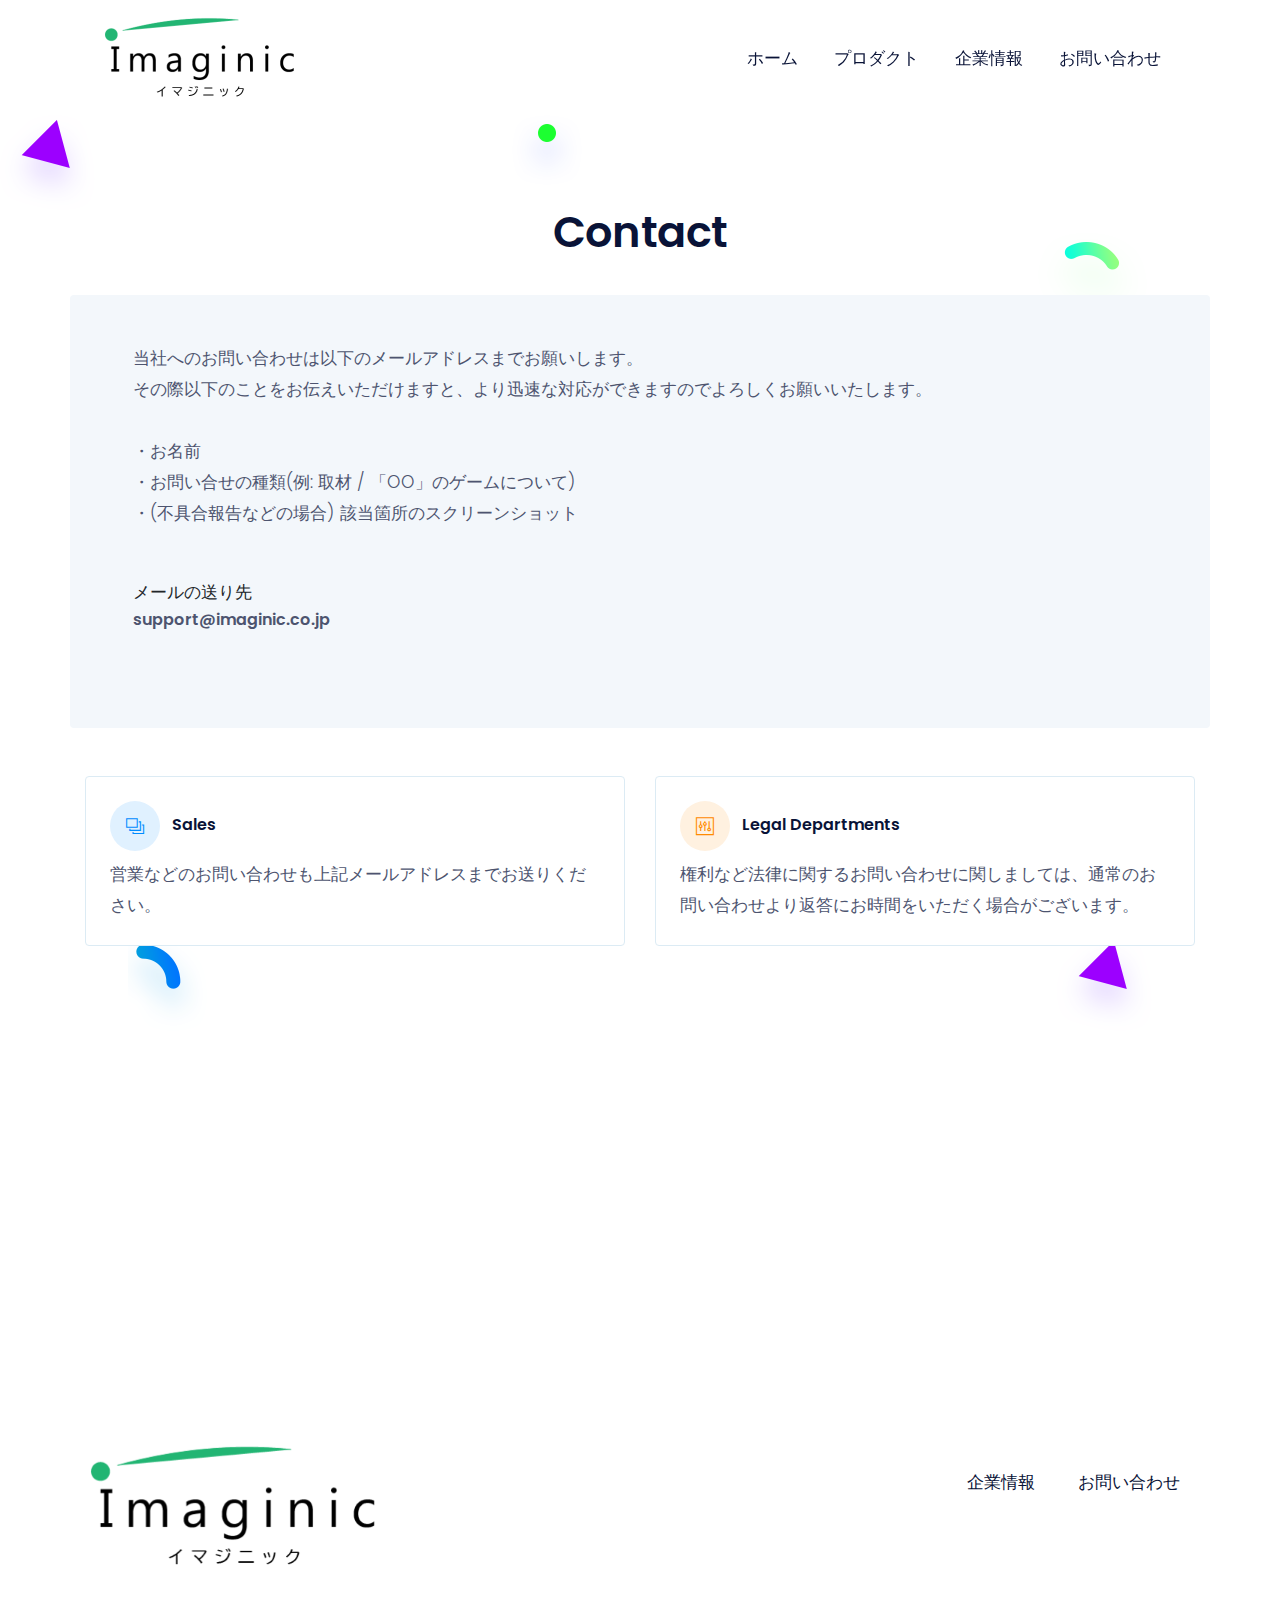
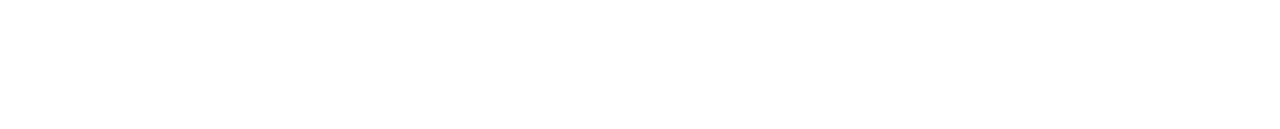
==== commit 41fa895b: "feat: added products navbar" ====
--- a/contact/index.html
+++ b/contact/index.html
@@ -49,6 +49,9 @@
         <ul class="navbar-nav ml-auto">
           <li class="nav-item">
             <a class="nav-link" href="/">ホーム</a>
+          </li>
+          <li class="nav-item">
+            <a class="nav-link" href="/works">プロダクト</a>
           </li>
           <li class="nav-item">
             <a class="nav-link" href="/corporate">企業情報</a>
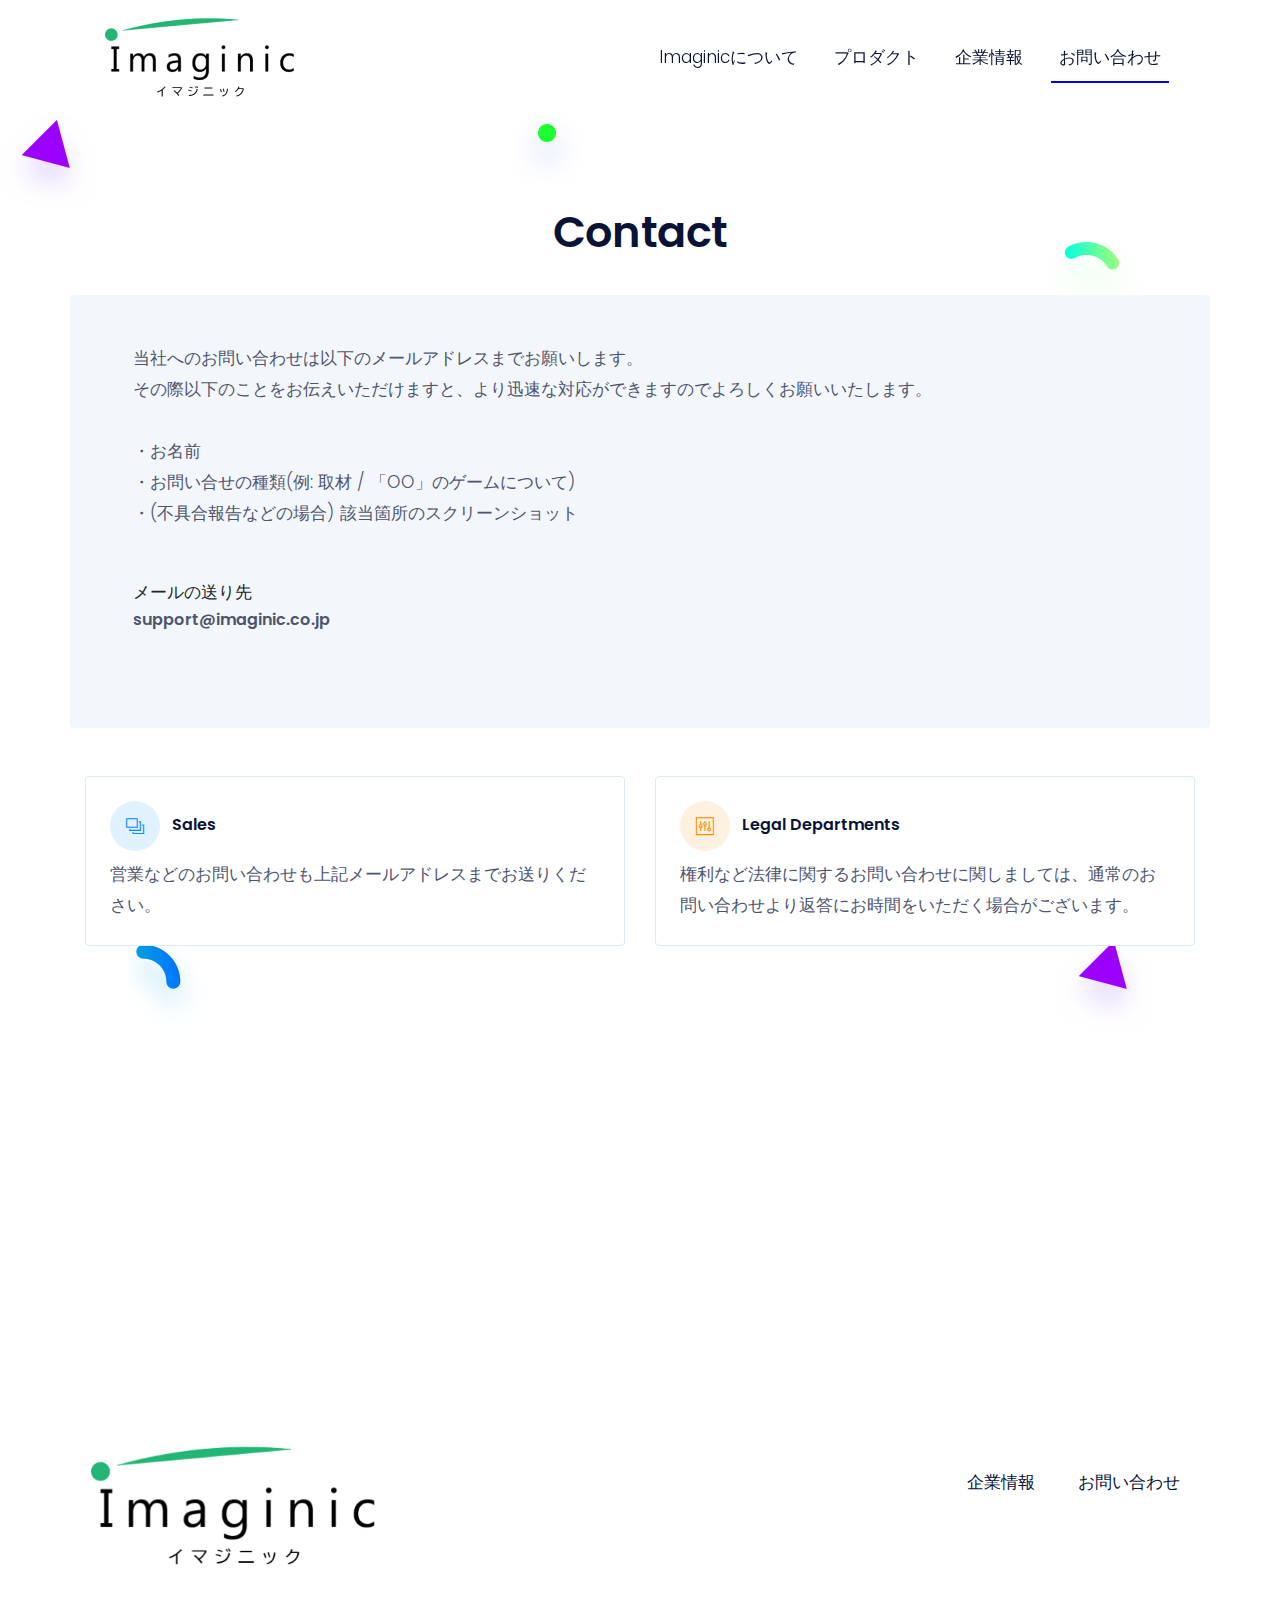
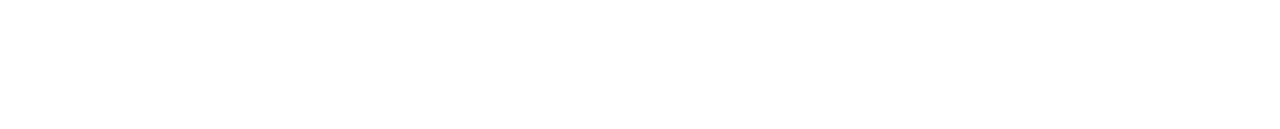
==== commit 5390d6de: "feat: navbarにおいて現在見ているページのボタンの下に青線を入れた" ====
--- a/contact/index.html
+++ b/contact/index.html
@@ -48,7 +48,7 @@
       <div class="collapse navbar-collapse text-center" id="navbar">
         <ul class="navbar-nav ml-auto">
           <li class="nav-item">
-            <a class="nav-link" href="/">ホーム</a>
+            <a class="nav-link" href="/">Imaginicについて</a>
           </li>
           <li class="nav-item">
             <a class="nav-link" href="/works">プロダクト</a>
@@ -57,7 +57,7 @@
             <a class="nav-link" href="/corporate">企業情報</a>
           </li>
           <li class="nav-item">
-            <a class="nav-link" href="/contact">お問い合わせ</a>
+            <a class="nav-link underline-link" href="/contact">お問い合わせ</a>
           </li>
         </ul>
       </div>
--- a/css/style.css
+++ b/css/style.css
@@ -1359,4 +1359,8 @@
 
 .img-fluid{
   max-width: 300px !important;
+}
+
+.underline-link {
+  border-bottom: 2px solid blue; /* 下線の太さと色を指定 */
 }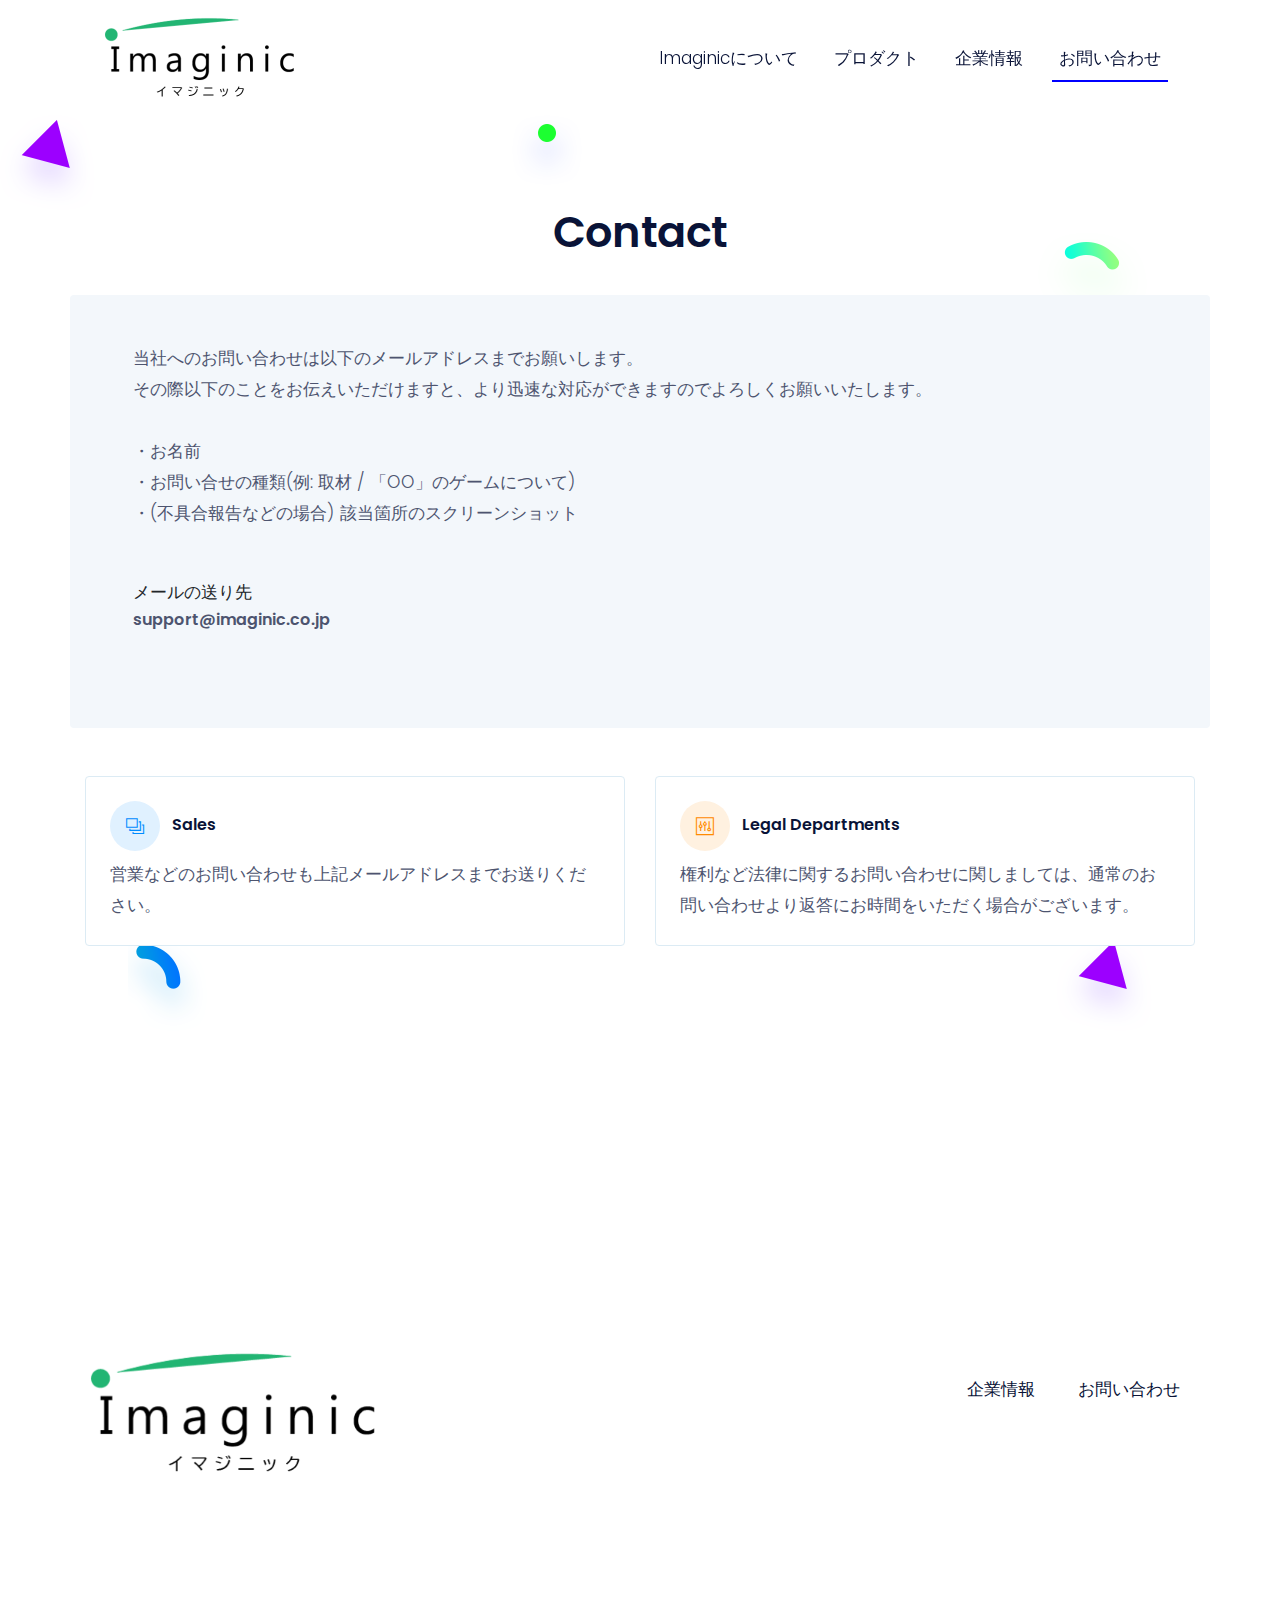
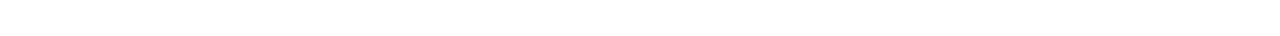
==== commit a5060241: "refactor: 不要だと思われる空白を削除" ====
--- a/contact/index.html
+++ b/contact/index.html
@@ -51,7 +51,7 @@
             <a class="nav-link" href="/">Imaginicについて</a>
           </li>
           <li class="nav-item">
-            <a class="nav-link" href="/works">プロダクト</a>
+            <a class="nav-link" href="/products">プロダクト</a>
           </li>
           <li class="nav-item">
             <a class="nav-link" href="/corporate">企業情報</a>
@@ -102,7 +102,6 @@
 </section>
 <!-- /contact -->
 
-<br><br><br>
 <!-- footer -->
 <footer class="footer-section footer">
   <div class="container">
--- a/css/style.css
+++ b/css/style.css
@@ -398,6 +398,7 @@
 
 .navbar-light .navbar-nav .nav-link {
   color: #091337;
+  border-radius: 5px;
 }
 
 .navigation {
@@ -431,6 +432,10 @@
   .nav-item {
     padding: 0;
   }
+}
+
+.nav-link:hover {
+  background-color: lightcyan; /* ボタンの背景色を薄い灰色に設定 */
 }
 
 .hero-section {
@@ -1362,5 +1367,14 @@
 }
 
 .underline-link {
+  position: relative;
+}
+
+.underline-link::after {
+  content: "";
+  position: absolute;
+  left: 1px; /* 左端から1pxオフセット */
+  right: 1px; /* 右端から1pxオフセット */
+  bottom: 0;
   border-bottom: 2px solid blue; /* 下線の太さと色を指定 */
 }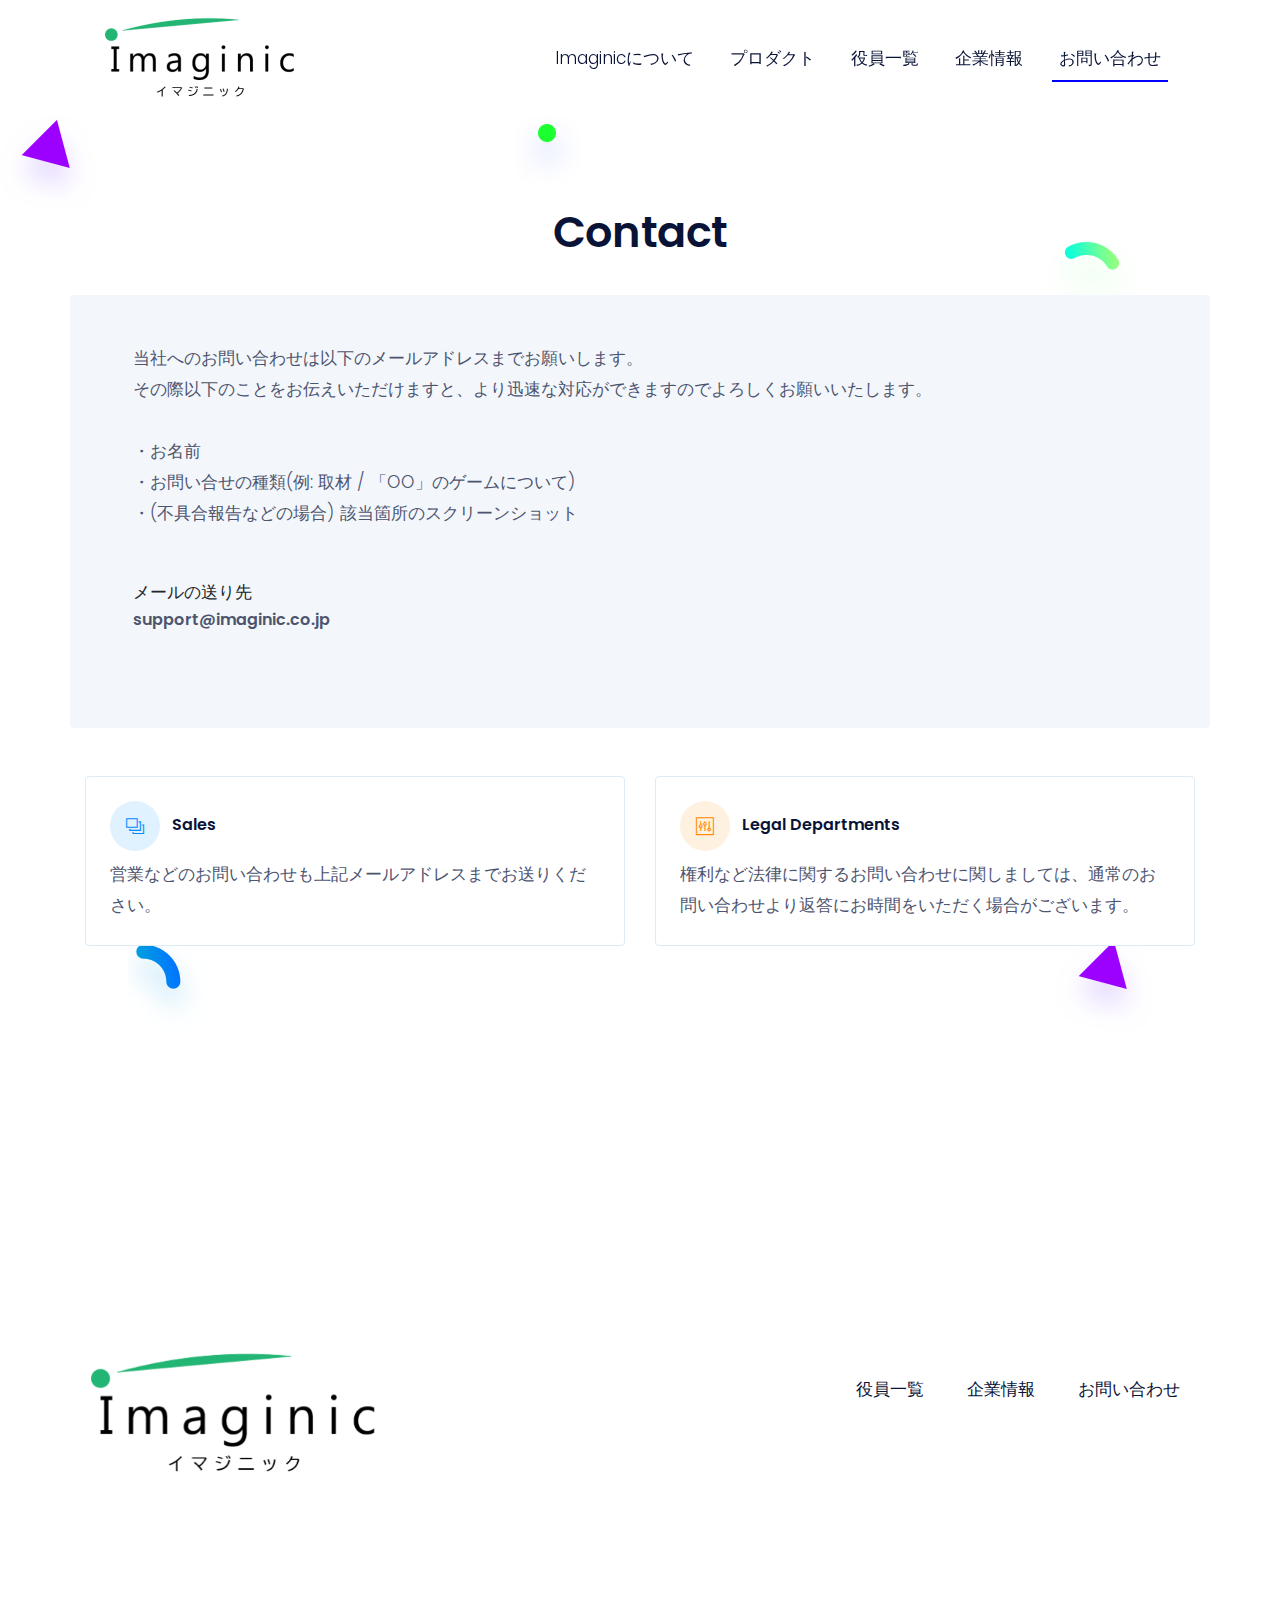
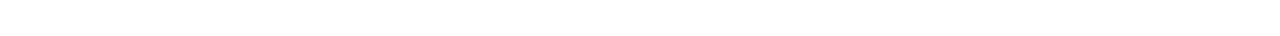
==== commit 715f88b9: "feat: navigationに役員一覧を追加" ====
--- a/contact/index.html
+++ b/contact/index.html
@@ -52,6 +52,9 @@
           </li>
           <li class="nav-item">
             <a class="nav-link" href="/products">プロダクト</a>
+          </li>
+          <li class="nav-item">
+            <a class="nav-link" href="/workers">役員一覧</a>
           </li>
           <li class="nav-item">
             <a class="nav-link" href="/corporate">企業情報</a>
@@ -115,6 +118,7 @@
       <!-- footer menu -->
       <nav class="col-lg-8 align-self-center mb-5">
         <ul class="list-inline text-lg-right text-center footer-menu">
+          <li class="list-inline-item"><a class="page-scroll" href="/workers">役員一覧</a></li>
           <li class="list-inline-item"><a class="page-scroll" href="/corporate">企業情報</a></li>
           <li class="list-inline-item"><a href="/contact">お問い合わせ</a></li>
         </ul>
--- a/css/style.css
+++ b/css/style.css
@@ -1377,4 +1377,16 @@
   right: 1px; /* 右端から1pxオフセット */
   bottom: 0;
   border-bottom: 2px solid blue; /* 下線の太さと色を指定 */
+}
+
+.workers-icons {
+  width: 80px; /* アイコンの幅を50pxに設定 */
+  height: auto; /* 高さは自動的に調整 */
+}
+
+.notfound-icon {
+  width: 300px;
+  height: auto;
+  margin-top: 150px;
+  margin-bottom: -180px;
 }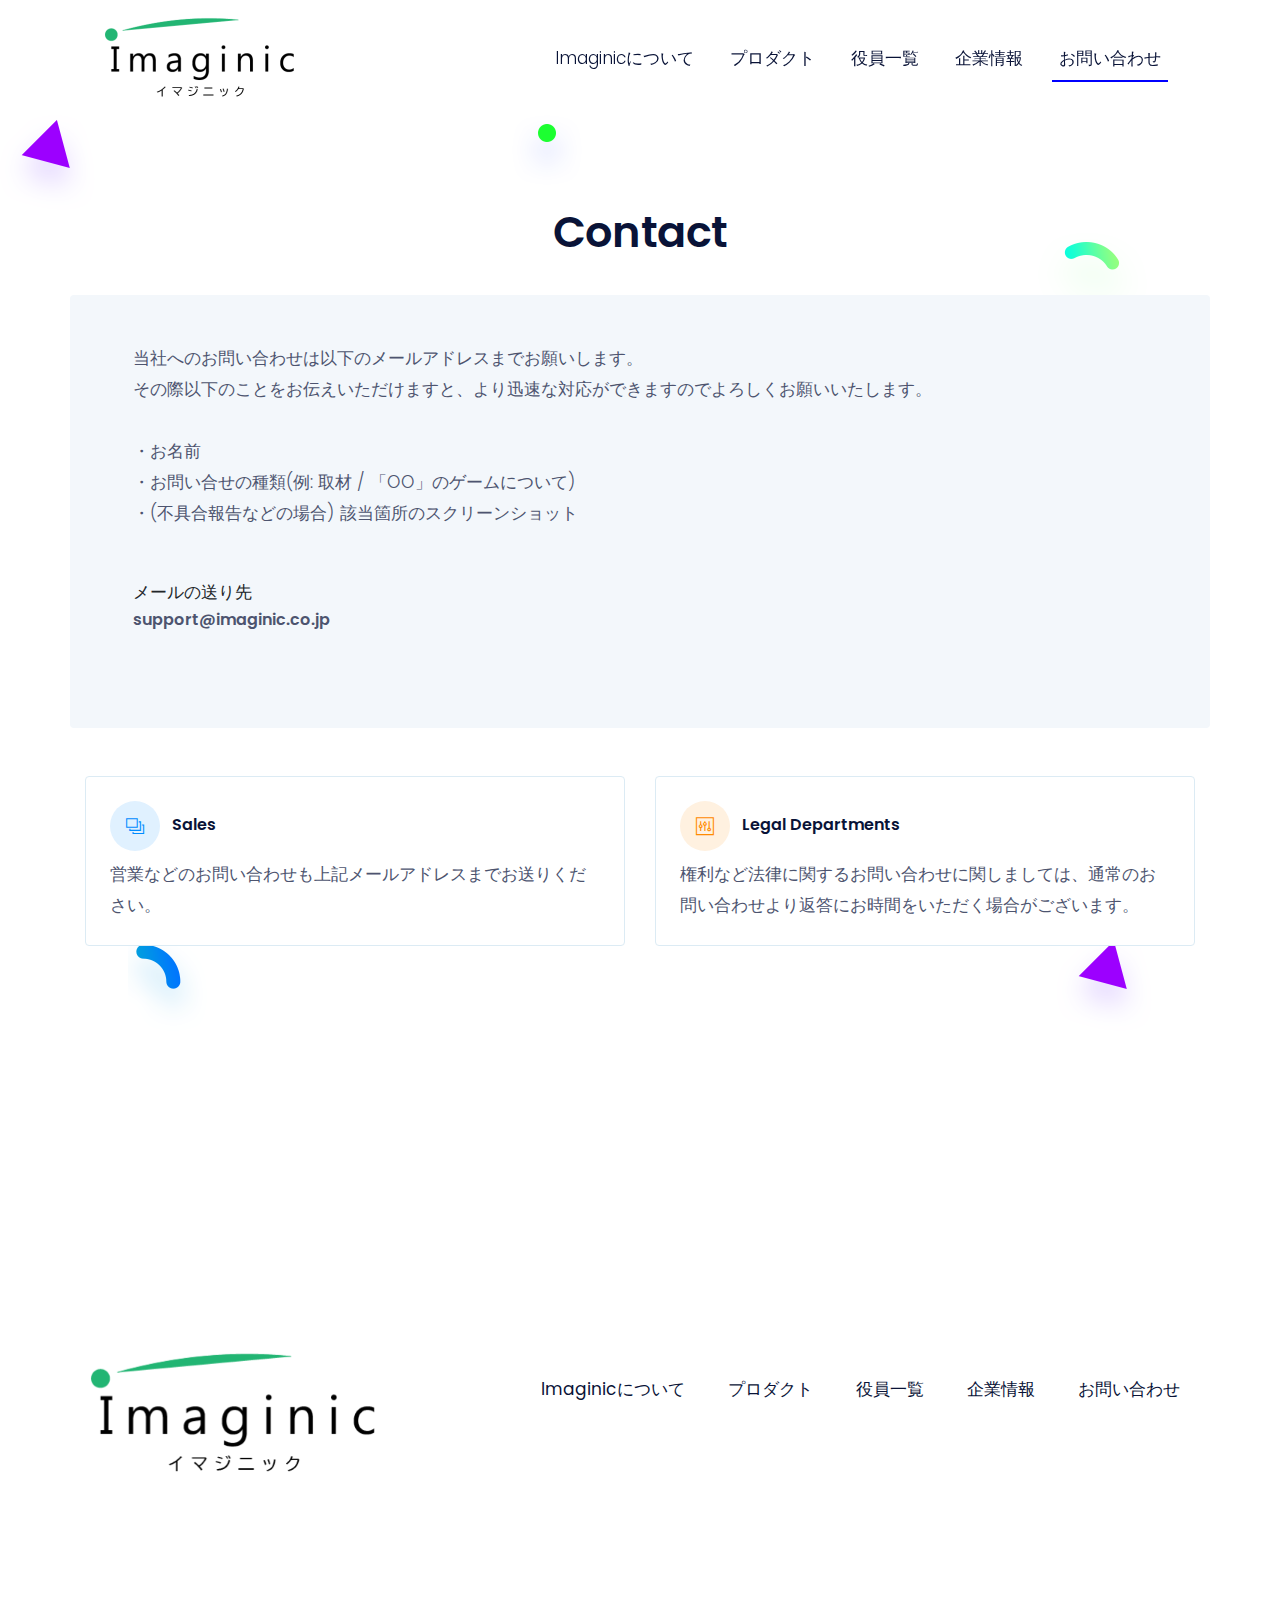
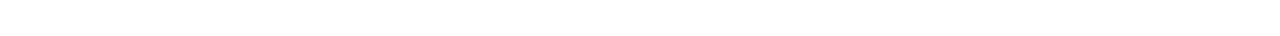
==== commit 4ca7ac96: "fix footer" ====
--- a/contact/index.html
+++ b/contact/index.html
@@ -118,6 +118,8 @@
       <!-- footer menu -->
       <nav class="col-lg-8 align-self-center mb-5">
         <ul class="list-inline text-lg-right text-center footer-menu">
+          <li class="list-inline-item"><a class="page-scroll" href="/index.html">Imaginicについて</a></li>
+          <li class="list-inline-item"><a class="page-scroll" href="/products">プロダクト</a></li>
           <li class="list-inline-item"><a class="page-scroll" href="/workers">役員一覧</a></li>
           <li class="list-inline-item"><a class="page-scroll" href="/corporate">企業情報</a></li>
           <li class="list-inline-item"><a href="/contact">お問い合わせ</a></li>
@@ -127,7 +129,10 @@
       <nav class="col-12">
         <ul class="list-inline text-lg-right text-center social-icon">
           <li class="list-inline-item">
-            <a class="black" href="https://github.com/imaginic"><i class="fab fa-github"></i></a>
+            <a class="black" href="https://github.com/imaginic"><i class="fab fa-github large-icon"></i></a>
+          </li>
+          <li class="list-inline-item">
+            <a class="black" href="https://twitter.com/imaginic_japan"><i class="fab fa-twitter large-icon"></i></a>
           </li>
         </ul>
       </nav>
--- a/css/style.css
+++ b/css/style.css
@@ -1389,4 +1389,40 @@
   height: auto;
   margin-top: 150px;
   margin-bottom: -180px;
+}
+
+.motim-icon {
+  display: block;
+  margin-left: auto;
+  margin-right: auto;
+  margin-bottom: 25px;
+  width: 100%;
+}
+
+.igc-icon {
+  display: block;
+  margin-left: auto;
+  margin-right: auto;
+  margin-top: -100px;
+  margin-bottom: -100px;
+  width: 100%;
+}
+
+.large-icon {
+  font-size: 2em;
+}
+
+.table-bordered {
+  border: 2px solid #ddd;
+  padding: 20px; 
+}
+.table-bordered th,
+.table-bordered td {
+  border: 2px solid #ddd;
+  padding: 20px;
+}
+
+.centered-table {
+  margin-left: auto;
+  margin-right: auto;
 }